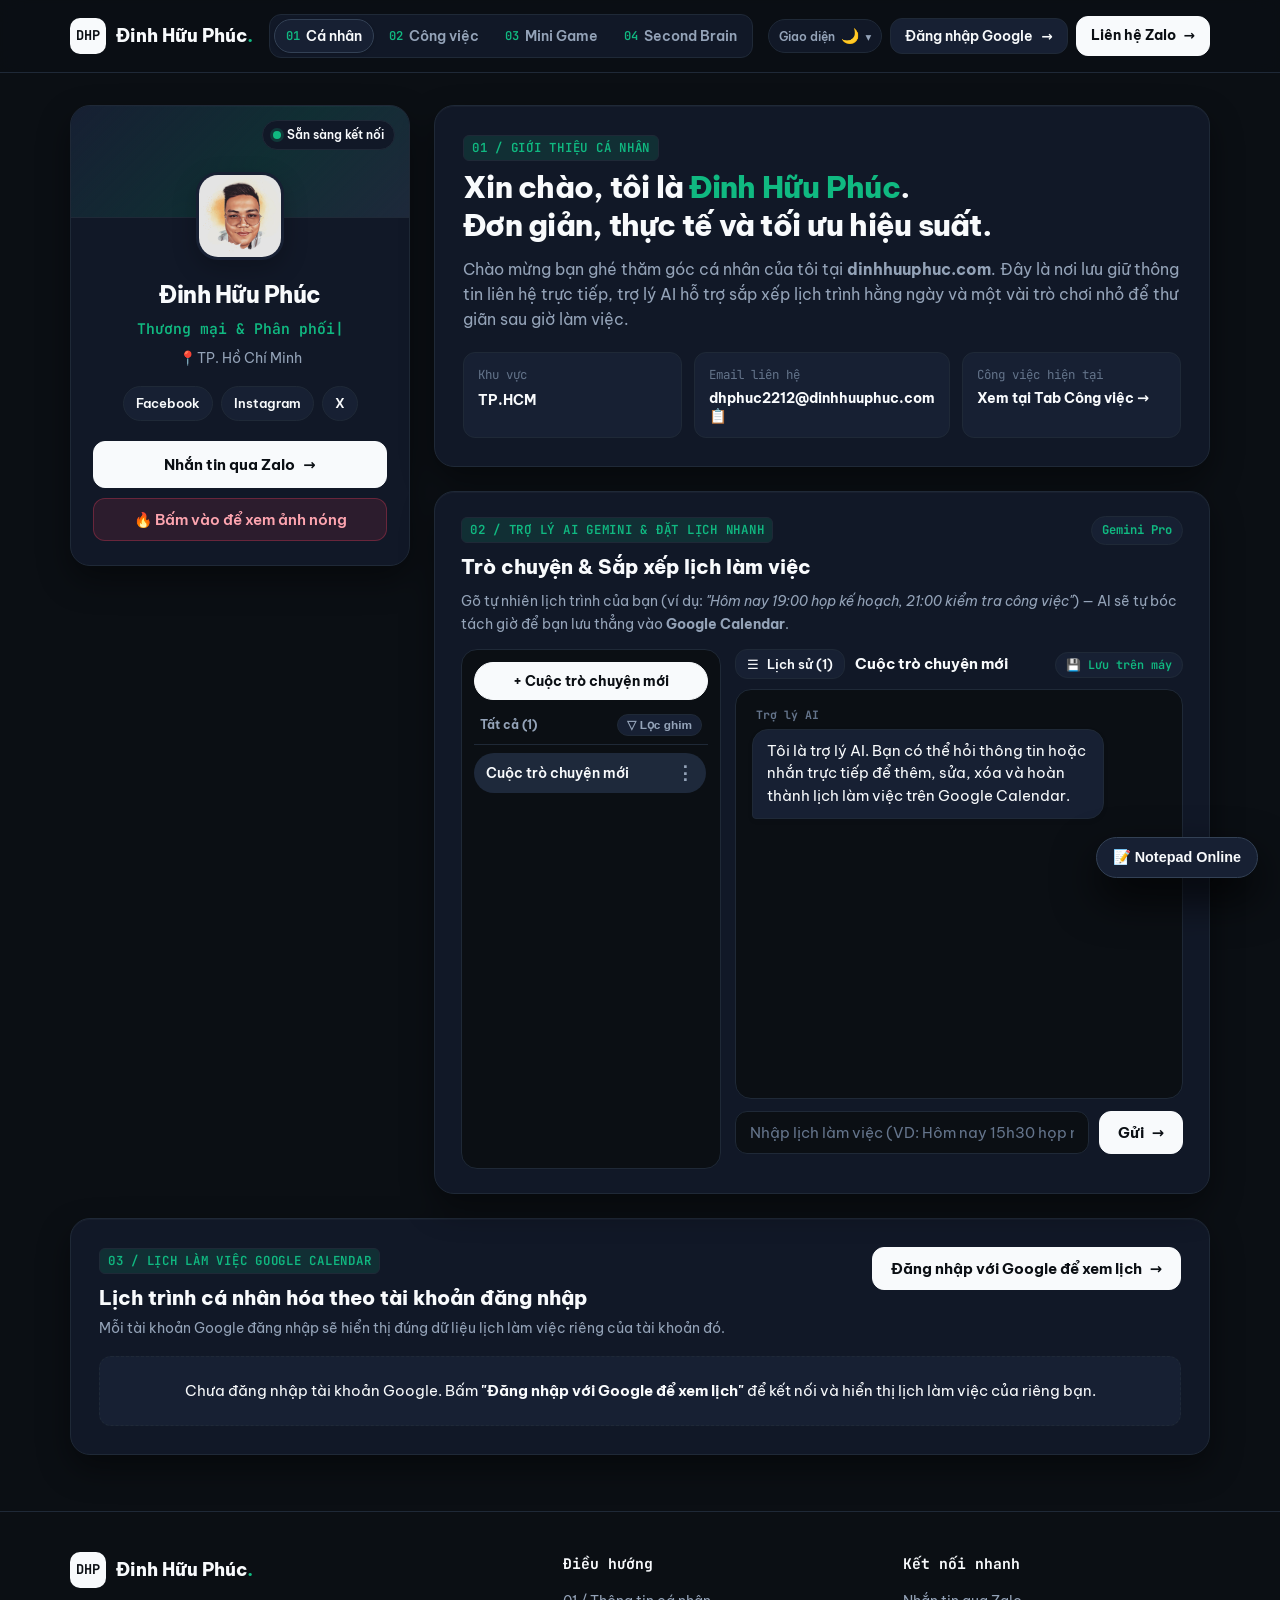
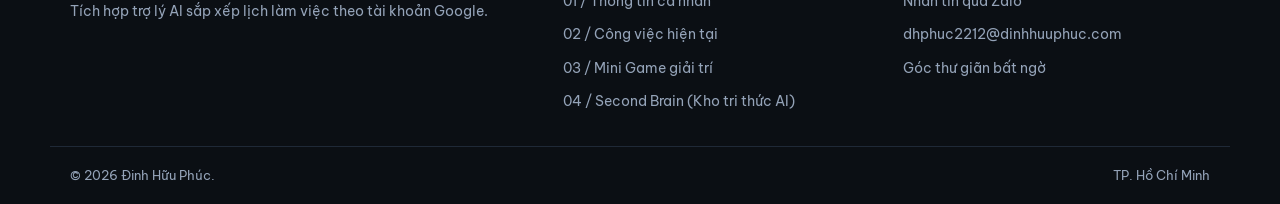
==== index.html @ ae5b6f47 "Update index.html" ====
<!DOCTYPE html>
<html lang="vi">
<head>
  <meta charset="UTF-8" />
  <meta name="viewport" content="width=device-width, initial-scale=1.0, maximum-scale=1.0, user-scalable=no" />
  <title>Đinh Hữu Phúc — Profile</title>
  <meta name="description" content="Trang thông tin cá nhân của Đinh Hữu Phúc — Kết nối trực tiếp, trợ lý AI Gemini và tiện ích giải trí." />

  <script>
    (function () {
      try {
        var saved = localStorage.getItem("dhp_theme_mode") || "night";
        if (saved !== "day" && saved !== "night") saved = "night";
        document.documentElement.setAttribute("data-theme", saved);
      } catch (e) {
        document.documentElement.setAttribute("data-theme", "night");
      }
    })();
  </script>

  <link rel="preconnect" href="https://fonts.googleapis.com" />
  <link rel="preconnect" href="https://fonts.gstatic.com" crossorigin />
  <link href="https://fonts.googleapis.com/css2?family=Be+Vietnam+Pro:wght@400;500;600;700;800&family=JetBrains+Mono:wght@500;600&display=swap" rel="stylesheet" />

  <script src="https://accounts.google.com/gsi/client" async defer></script>

  <link rel="stylesheet" href="/css/style.css" />
  <link rel="stylesheet" href="/css/chat.css" />
  <link rel="stylesheet" href="/css/second-brain.css" />
  <link rel="stylesheet" href="/css/calendar-timeline.css" />
  <link rel="stylesheet" href="/css/caro.css" />
  <link rel="stylesheet" href="/css/snake.css" />
  <link rel="stylesheet" href="/css/sudoku.css" />
  <link rel="stylesheet" href="/css/notepad.css" />
  <link rel="stylesheet" href="/css/dark-theme.css?v=7" />
</head>
<body>
  <div id="scrollProgress" class="scroll-progress"></div>
  <div class="ambient-bg" aria-hidden="true"></div>

  <header class="site-header">
    <div class="container header-inner">
      <a href="#about" class="brand-logo" data-tab="about">
        <span class="brand-mark">DHP</span>
        <span class="brand-name">Đinh Hữu Phúc<span class="brand-dot">.</span></span>
      </a>

      <nav class="main-nav" aria-label="Menu chính">
        <button type="button" class="nav-btn active" data-tab="about">
          <span class="nav-num">01</span> Cá nhân
        </button>
        <button type="button" class="nav-btn" data-tab="work">
          <span class="nav-num">02</span> Công việc
        </button>
        <button type="button" class="nav-btn" data-tab="minigame">
          <span class="nav-num">03</span> Mini Game
        </button>
        <button type="button" class="nav-btn" data-tab="brain">
          <span class="nav-num">04</span> Second Brain
        </button>
      </nav>

      <div class="header-actions">
        <div class="dhp-theme-menu-wrap" id="dhpThemeMenuWrap">
          <button type="button" id="dhpThemeTrigger" class="dhp-theme-trigger" aria-expanded="false" aria-haspopup="listbox" title="Giao diện">
            <span class="dhp-theme-prefix">Giao diện</span>
            <span id="dhpThemeCurrentIcon" class="dhp-theme-icon" aria-hidden="true">🌙</span>
            <span class="dhp-theme-caret">▾</span>
          </button>
          <div id="dhpThemeMenu" class="dhp-theme-menu hidden" role="listbox" aria-label="Giao diện">
            <button type="button" class="dhp-theme-option" data-theme-value="night" role="option" aria-label="Night">🌙</button>
            <button type="button" class="dhp-theme-option" data-theme-value="day" role="option" aria-label="Day">☀️</button>
          </div>
        </div>

        <div id="headerAuthArea" class="header-auth">
          <button type="button" id="googleLoginHeaderBtn" class="btn btn-outline btn-sm hover-arrow">
            <span>Đăng nhập Google</span>
            <span class="arrow">→</span>
          </button>
        </div>

        <a href="https://zalo.me/0983533945" target="_blank" rel="noopener noreferrer" class="btn btn-primary btn-sm hover-arrow">
          <span>Liên hệ Zalo</span>
          <span class="arrow">→</span>
        </a>
      </div>
    </div>
  </header>

  <main class="site-main">
    <div id="sectionMount" class="container section-mount">
      <div class="skeleton-loader">Đang tải không gian cá nhân...</div>
    </div>
  </main>

  <footer class="site-footer">
    <div class="container footer-top">
      <div class="footer-brand-col">
        <div class="footer-logo">
          <span class="brand-mark">DHP</span>
          <span class="brand-name">Đinh Hữu Phúc<span class="brand-dot">.</span></span>
        </div>
        <p class="footer-bio">
          Tích hợp trợ lý AI sắp xếp lịch làm việc theo tài khoản Google.
        </p>
      </div>

      <div class="footer-links-col">
        <h4 class="footer-heading">Điều hướng</h4>
        <ul class="footer-list">
          <li><button type="button" class="footer-nav-link" data-tab="about">01 / Thông tin cá nhân</button></li>
          <li><button type="button" class="footer-nav-link" data-tab="work">02 / Công việc hiện tại</button></li>
          <li><button type="button" class="footer-nav-link" data-tab="minigame">03 / Mini Game giải trí</button></li>
          <li><button type="button" class="footer-nav-link" data-tab="brain">04 / Second Brain (Kho tri thức AI)</button></li>
        </ul>
      </div>

      <div class="footer-links-col">
        <h4 class="footer-heading">Kết nối nhanh</h4>
        <ul class="footer-list">
          <li><a href="https://zalo.me/0983533945" target="_blank" rel="noopener noreferrer">Nhắn tin qua Zalo</a></li>
          <li><a href="mailto:dhphuc2212@dinhhuuphuc.com">dhphuc2212@dinhhuuphuc.com</a></li>
          <li><button type="button" id="footerTrollBtn" class="footer-nav-link text-danger-soft">Góc thư giãn bất ngờ</button></li>
        </ul>
      </div>
    </div>

    <div class="container footer-bottom">
      <p>© 2026 Đinh Hữu Phúc.</p>
      <p class="footer-loc">TP. Hồ Chí Minh</p>
    </div>
  </footer>

  <div id="trollModal" class="modal-backdrop hidden" role="dialog" aria-modal="true" aria-labelledby="trollTitle">
    <div class="modal-card hover-card">
      <div class="modal-badge">CẢNH BÁO TÒ MÒ</div>
      <h3 id="trollTitle">Bị bắt quả tang rồi nhé!</h3>
      <p id="trollMessage">
        Làm gì có ảnh nóng nào ở đây đâu! Quay lại trò chuyện với AI hoặc chơi thử ván Cờ Caro, Rắn săn mồi nhé.
      </p>
      <div class="modal-actions">
        <button type="button" id="closeTrollBtn" class="btn btn-primary hover-arrow">
          <span>Đã hiểu, quay lại</span>
          <span class="arrow">→</span>
        </button>
      </div>
    </div>
  </div>

  <div id="toastNotice" class="toast-notice" role="status" aria-live="polite"></div>

  <!-- Tầng lõi dùng chung -->
  <script src="/js/core/utils.js"></script>
  <script src="/js/core/api.js"></script>

  <!-- Dữ liệu & API module -->
  <script src="/js/modules/work/work-data.js"></script>
  <script src="/js/modules/brain/brain-api.js"></script>

  <!-- Calendar -->
  <script src="/js/calendar-helpers.js"></script>
  <script src="/js/calendar-api.js"></script>
  <script src="/js/calendar-render.js"></script>
  <script src="/js/calendar-ai-bridge.js"></script>
  <script src="/js/calendar.js"></script>

  <!-- Chat, Second Brain, Work & Games -->
  <script src="/js/chat-history.js"></script>
  <script src="/js/second-brain.js"></script>
  <script src="/js/chat.js"></script>
  <script src="/js/work.js"></script>
  <script src="/js/caro.js"></script>
  <script src="/js/chess.js"></script>
  <script src="/js/snake.js"></script>
  <script src="/js/sudoku.js"></script>
  <script src="/js/app.js"></script>
  <script src="/js/notepad.js"></script>
</body>
</html>
---- css/style.css ----
:root {
  --bg-page: #f6f8fb;
  --bg-surface: #ffffff;
  --bg-subtle: #eef2f7;
  --text-primary: #111827;
  --text-secondary: #4b5563;
  --text-muted: #6b7280;
  --border-color: #e2e8f0;
  --border-hover: #0d9488;
  --accent: #0d9488;
  --accent-dark: #0f766e;
  --accent-soft: #ccfbf1;
  --warm-accent: #d97706;
  --shadow-sm: 0 2px 10px rgba(15, 23, 42, 0.04);
  --shadow-hover: 0 14px 30px rgba(13, 148, 136, 0.12);
  --radius-lg: 20px;
  --radius-md: 12px;
  --radius-sm: 8px;
  --font-sans: "Be Vietnam Pro", system-ui, -apple-system, sans-serif;
  --font-mono: "JetBrains Mono", monospace;
}

* {
  box-sizing: border-box;
  margin: 0;
  padding: 0;
}

html {
  scroll-behavior: smooth;
}

body {
  font-family: var(--font-sans);
  background-color: var(--bg-page);
  color: var(--text-primary);
  line-height: 1.6;
  min-height: 100vh;
  display: flex;
  flex-direction: column;
  position: relative;
  overflow-x: hidden;
}

.ambient-bg {
  position: fixed;
  inset: 0;
  z-index: -1;
  background-image: radial-gradient(#cbd5e1 1px, transparent 1px);
  background-size: 24px 24px;
  opacity: 0.45;
  pointer-events: none;
}

.scroll-progress {
  position: fixed;
  top: 0;
  left: 0;
  height: 3px;
  width: 0%;
  background: linear-gradient(90deg, var(--accent), #2dd4bf, var(--warm-accent));
  z-index: 1000;
  transition: width 0.1s ease-out;
}

.container {
  width: 100%;
  max-width: 1180px;
  margin: 0 auto;
  padding: 0 20px;
}

.site-header {
  position: sticky;
  top: 0;
  z-index: 900;
  background: rgba(255, 255, 255, 0.86);
  backdrop-filter: blur(14px);
  border-bottom: 1px solid var(--border-color);
}

.header-inner {
  height: 72px;
  display: flex;
  align-items: center;
  justify-content: space-between;
  gap: 16px;
}

.brand-logo {
  display: inline-flex;
  align-items: center;
  gap: 10px;
  text-decoration: none;
  color: var(--text-primary);
  font-weight: 800;
  font-size: 1.1rem;
}

.brand-mark {
  display: inline-flex;
  align-items: center;
  justify-content: center;
  width: 36px;
  height: 36px;
  border-radius: 10px;
  background: var(--text-primary);
  color: #ffffff;
  font-family: var(--font-mono);
  font-size: 0.85rem;
  font-weight: 700;
  transition: transform 0.25s ease, background-color 0.25s ease;
}

.brand-logo:hover .brand-mark {
  transform: rotate(-6deg) scale(1.05);
  background: var(--accent);
}

.brand-dot {
  color: var(--accent);
}

.main-nav {
  display: flex;
  align-items: center;
  gap: 6px;
  background: var(--bg-subtle);
  padding: 5px;
  border-radius: 999px;
  border: 1px solid var(--border-color);
}

.nav-btn {
  border: none;
  background: transparent;
  color: var(--text-secondary);
  font-family: inherit;
  font-size: 0.92rem;
  font-weight: 600;
  padding: 8px 16px;
  border-radius: 999px;
  cursor: pointer;
  display: inline-flex;
  align-items: center;
  gap: 6px;
  transition: all 0.22s ease;
}

.nav-num {
  font-family: var(--font-mono);
  font-size: 0.76rem;
  color: var(--text-muted);
}

.nav-btn:hover {
  color: var(--text-primary);
  background: rgba(255, 255, 255, 0.7);
}

.nav-btn.active {
  background: var(--bg-surface);
  color: var(--accent-dark);
  box-shadow: 0 2px 8px rgba(15, 23, 42, 0.08);
}

.nav-btn.active .nav-num {
  color: var(--accent);
}

.header-actions {
  display: flex;
  align-items: center;
  gap: 10px;
}

.btn {
  display: inline-flex;
  align-items: center;
  justify-content: center;
  gap: 8px;
  font-family: inherit;
  font-weight: 600;
  font-size: 0.92rem;
  padding: 11px 18px;
  border-radius: var(--radius-md);
  border: 1px solid transparent;
  cursor: pointer;
  text-decoration: none;
  transition: transform 0.22s ease, box-shadow 0.22s ease, background-color 0.22s ease, border-color 0.22s ease;
}

.btn-sm {
  padding: 8px 14px;
  font-size: 0.85rem;
}

.btn-block {
  width: 100%;
}

.btn-primary {
  background: var(--accent);
  color: #ffffff;
  box-shadow: 0 4px 12px rgba(13, 148, 136, 0.22);
}

.btn-primary:hover {
  background: var(--accent-dark);
  transform: translateY(-2px);
  box-shadow: 0 8px 20px rgba(13, 148, 136, 0.3);
}

.btn-secondary {
  background: var(--bg-subtle);
  color: var(--text-primary);
  border-color: var(--border-color);
}

.btn-secondary:hover {
  background: #e2e8f0;
  border-color: #cbd5e1;
}

.btn-outline {
  background: var(--bg-surface);
  color: var(--text-primary);
  border-color: var(--border-color);
}

.btn-outline:hover {
  border-color: var(--accent);
  color: var(--accent-dark);
  transform: translateY(-2px);
}

.btn-troll {
  background: #fff1f2;
  color: #be123c;
  border-color: #fecdd3;
}

.btn-troll:hover {
  background: #ffe4e6;
  border-color: #fda4af;
}

.hover-arrow .arrow {
  display: inline-block;
  transition: transform 0.22s ease;
}

.hover-arrow:hover .arrow {
  transform: translateX(4px);
}

.hover-card {
  background: var(--bg-surface);
  border: 1px solid var(--border-color);
  border-radius: var(--radius-lg);
  box-shadow: var(--shadow-sm);
  transition: transform 0.28s cubic-bezier(0.22, 1, 0.36, 1), box-shadow 0.28s ease, border-color 0.28s ease;
}

.hover-card:hover {
  transform: translateY(-3px);
  border-color: rgba(13, 148, 136, 0.45);
  box-shadow: var(--shadow-hover);
}

.hover-lift {
  transition: transform 0.22s ease, border-color 0.22s ease, background-color 0.22s ease;
}

.hover-lift:hover {
  transform: translateY(-2px);
  border-color: var(--accent);
}

.site-main {
  flex: 1;
  padding: 32px 0 56px;
}

.fade-slide-in {
  animation: fadeSlideUp 0.36s cubic-bezier(0.22, 1, 0.36, 1) forwards;
}

@keyframes fadeSlideUp {
  from {
    opacity: 0;
    transform: translateY(12px);
  }
  to {
    opacity: 1;
    transform: translateY(0);
  }
}

.hero-grid {
  display: grid;
  grid-template-columns: 340px 1fr;
  gap: 24px;
  align-items: start;
}

.profile-card {
  overflow: hidden;
  text-align: center;
}

.profile-cover {
  height: 112px;
  background: linear-gradient(135deg, #ccfbf1 0%, #e0f2fe 50%, #fef3c7 100%);
  position: relative;
  padding: 14px;
  display: flex;
  justify-content: flex-end;
  align-items: flex-start;
}

.status-pill {
  display: inline-flex;
  align-items: center;
  gap: 6px;
  background: rgba(255, 255, 255, 0.9);
  border: 1px solid var(--border-color);
  padding: 4px 10px;
  border-radius: 999px;
  font-size: 0.78rem;
  font-weight: 600;
  color: var(--accent-dark);
}

.status-dot {
  width: 8px;
  height: 8px;
  border-radius: 50%;
  background: #10b981;
  box-shadow: 0 0 0 3px rgba(16, 185, 129, 0.2);
}

.profile-avatar-wrap {
  margin-top: -46px;
  display: flex;
  justify-content: center;
}

.profile-avatar-monogram,
.profile-avatar-img {
  width: 92px;
  height: 92px;
  border-radius: 24px;
  border: 4px solid var(--bg-surface);
  background: var(--text-primary);
  color: #ffffff;
  font-family: var(--font-mono);
  font-size: 1.65rem;
  font-weight: 700;
  display: flex;
  align-items: center;
  justify-content: center;
  box-shadow: 0 10px 24px rgba(15, 23, 42, 0.14);
  object-fit: cover;
}

.profile-body {
  padding: 16px 22px 24px;
}

.profile-name {
  font-size: 1.45rem;
  font-weight: 800;
  letter-spacing: -0.02em;
}

.profile-role {
  color: var(--accent-dark);
  font-weight: 600;
  font-size: 0.92rem;
  margin-top: 4px;
  min-height: 24px;
}

.cursor-blink {
  animation: blink 1s infinite;
}

@keyframes blink {
  50% { opacity: 0; }
}

.profile-address {
  font-size: 0.88rem;
  color: var(--text-muted);
  margin-top: 6px;
}

.social-row {
  display: flex;
  justify-content: center;
  gap: 8px;
  margin: 16px 0 20px;
}

.social-pill {
  padding: 6px 12px;
  border-radius: 999px;
  border: 1px solid var(--border-color);
  background: var(--bg-subtle);
  color: var(--text-primary);
  font-size: 0.82rem;
  font-weight: 600;
  text-decoration: none;
}

.profile-cta-stack {
  display: flex;
  flex-direction: column;
  gap: 10px;
}

.intro-column {
  display: flex;
  flex-direction: column;
  gap: 24px;
}

.intro-card {
  padding: 28px;
}

.section-eyebrow {
  font-family: var(--font-mono);
  font-size: 0.78rem;
  font-weight: 600;
  letter-spacing: 0.06em;
  color: var(--accent-dark);
  margin-bottom: 8px;
}

.hero-headline {
  font-size: 1.85rem;
  line-height: 1.28;
  font-weight: 800;
  letter-spacing: -0.025em;
  margin-bottom: 12px;
}

.text-accent {
  color: var(--accent);
}

.hero-subtext {
  color: var(--text-secondary);
  font-size: 0.98rem;
  margin-bottom: 20px;
}

.info-mini-grid {
  display: grid;
  grid-template-columns: repeat(3, 1fr);
  gap: 12px;
}

.info-mini-box {
  background: var(--bg-page);
  border: 1px solid var(--border-color);
  border-radius: var(--radius-md);
  padding: 12px 14px;
  display: flex;
  flex-direction: column;
  gap: 4px;
}

.mini-label {
  font-size: 0.78rem;
  color: var(--text-muted);
}

.mini-value {
  font-size: 0.9rem;
  font-weight: 700;
  color: var(--text-primary);
  text-align: left;
  background: none;
  border: none;
  padding: 0;
  font-family: inherit;
}

.copy-trigger,
.link-trigger {
  cursor: pointer;
  color: var(--accent-dark);
}

.work-hero-card,
.pricing-card {
  padding: 28px;
  margin-bottom: 24px;
}

.work-hero-top {
  display: flex;
  justify-content: space-between;
  align-items: flex-start;
  gap: 16px;
  flex-wrap: wrap;
  margin-bottom: 14px;
}

.section-title {
  font-size: 1.65rem;
  font-weight: 800;
  letter-spacing: -0.02em;
}

.work-company {
  font-size: 0.98rem;
  color: var(--text-secondary);
  margin-top: 4px;
}

.work-hero-actions {
  display: flex;
  gap: 10px;
  flex-wrap: wrap;
}

.work-desc {
  color: var(--text-secondary);
  margin-bottom: 20px;
}

.pillars-grid {
  display: grid;
  grid-template-columns: repeat(3, 1fr);
  gap: 14px;
}

.pillar-box {
  background: var(--bg-page);
  border: 1px solid var(--border-color);
  border-radius: var(--radius-md);
  padding: 16px;
}

.pillar-num {
  font-family: var(--font-mono);
  font-size: 0.8rem;
  font-weight: 700;
  color: var(--accent);
}

.pillar-box h4 {
  margin: 6px 0 4px;
  font-size: 1rem;
}

.pillar-box p {
  font-size: 0.88rem;
  color: var(--text-secondary);
}

.pricing-header {
  display: flex;
  justify-content: space-between;
  align-items: flex-end;
  gap: 16px;
  flex-wrap: wrap;
  margin-bottom: 18px;
}

.search-input {
  width: 300px;
  max-width: 100%;
  padding: 10px 14px;
  border-radius: var(--radius-md);
  border: 1px solid var(--border-color);
  background: var(--bg-page);
  font-family: inherit;
  font-size: 0.9rem;
  outline: none;
  transition: border-color 0.2s ease;
}

.search-input:focus {
  border-color: var(--accent);
  background: #ffffff;
}

.table-responsive {
  width: 100%;
  overflow-x: auto;
}

.price-table {
  width: 100%;
  border-collapse: collapse;
  font-size: 0.92rem;
}

.price-table th {
  background: var(--bg-subtle);
  color: var(--text-primary);
  font-weight: 700;
  text-align: left;
  padding: 12px 14px;
  border-bottom: 2px solid var(--border-color);
}

.price-table td {
  padding: 12px 14px;
  border-bottom: 1px solid var(--border-color);
  transition: background-color 0.18s ease;
}

.price-table tbody tr:hover td {
  background-color: #f0fdfa;
}

.text-center { text-align: center !important; }
.text-right { text-align: right !important; }

.price-badge {
  font-family: var(--font-mono);
  font-weight: 700;
  color: var(--accent-dark);
}

.site-footer {
  background: var(--bg-surface);
  border-top: 1px solid var(--border-color);
  margin-top: auto;
  padding-top: 40px;
}

.footer-top {
  display: grid;
  grid-template-columns: 1.5fr 1fr 1fr;
  gap: 32px;
  padding-bottom: 32px;
}

.footer-logo {
  display: flex;
  align-items: center;
  gap: 10px;
  font-weight: 800;
  font-size: 1.1rem;
  margin-bottom: 12px;
}

.footer-bio {
  color: var(--text-secondary);
  font-size: 0.9rem;
  max-width: 420px;
}

.footer-heading {
  font-size: 0.92rem;
  font-weight: 700;
  margin-bottom: 12px;
}

.footer-list {
  list-style: none;
  display: flex;
  flex-direction: column;
  gap: 8px;
}

.footer-list a,
.footer-nav-link {
  color: var(--text-secondary);
  text-decoration: none;
  font-size: 0.9rem;
  background: none;
  border: none;
  padding: 0;
  font-family: inherit;
  cursor: pointer;
  text-align: left;
  transition: color 0.2s ease, transform 0.2s ease;
}

.footer-list a:hover,
.footer-nav-link:hover {
  color: var(--accent-dark);
  transform: translateX(3px);
}

.text-danger-soft {
  color: #be123c !important;
}

.footer-bottom {
  border-top: 1px solid var(--border-color);
  padding: 18px 20px;
  display: flex;
  justify-content: space-between;
  align-items: center;
  flex-wrap: wrap;
  gap: 10px;
  font-size: 0.84rem;
  color: var(--text-muted);
}

.modal-backdrop {
  position: fixed;
  inset: 0;
  background: rgba(15, 23, 42, 0.5);
  backdrop-filter: blur(4px);
  display: flex;
  align-items: center;
  justify-content: center;
  padding: 20px;
  z-index: 1200;
}

.modal-backdrop.hidden {
  display: none;
}

.modal-card {
  max-width: 420px;
  width: 100%;
  padding: 28px;
  text-align: center;
}

.modal-badge {
  display: inline-block;
  font-family: var(--font-mono);
  font-size: 0.75rem;
  font-weight: 700;
  padding: 4px 10px;
  border-radius: 999px;
  background: #ffe4e6;
  color: #be123c;
  margin-bottom: 10px;
}

.modal-card h3 {
  font-size: 1.3rem;
  margin-bottom: 8px;
}

.modal-card p {
  color: var(--text-secondary);
  font-size: 0.94rem;
  margin-bottom: 20px;
}

.toast-notice {
  position: fixed;
  bottom: 24px;
  right: 24px;
  background: var(--text-primary);
  color: #ffffff;
  padding: 12px 18px;
  border-radius: var(--radius-md);
  font-size: 0.88rem;
  font-weight: 600;
  box-shadow: 0 12px 28px rgba(15, 23, 42, 0.25);
  opacity: 0;
  transform: translateY(12px);
  pointer-events: none;
  transition: all 0.25s ease;
  z-index: 1300;
}

.toast-notice.show {
  opacity: 1;
  transform: translateY(0);
}

.hidden {
  display: none !important;
}

@media (max-width: 960px) {
  .hero-grid {
    grid-template-columns: 1fr;
  }
  .info-mini-grid,
  .pillars-grid,
  .footer-top {
    grid-template-columns: 1fr;
  }
  .header-inner {
    height: auto;
    padding: 12px 20px;
    flex-wrap: wrap;
  }
  .main-nav {
    order: 3;
    width: 100%;
    justify-content: center;
  }
}
/* Khối Video giới thiệu ở tab Công việc */
.work-video-card {
  background: #ffffff;
  border: 1px solid var(--border-color);
  border-radius: var(--radius-lg, 20px);
  padding: 26px 28px;
  margin-top: 24px;
  margin-bottom: 24px;
  box-shadow: var(--shadow-sm);
}

.work-video-header {
  display: flex;
  justify-content: space-between;
  align-items: flex-end;
  gap: 12px;
  flex-wrap: wrap;
  margin-bottom: 16px;
}

.work-video-frame-wrap {
  position: relative;
  width: 100%;
  aspect-ratio: 16 / 9;
  border-radius: var(--radius-md, 14px);
  overflow: hidden;
  background: #0f172a;
  border: 1px solid var(--border-color);
}

.work-video-frame-wrap iframe {
  position: absolute;
  inset: 0;
  width: 100%;
  height: 100%;
  border: 0;
}
/* Fix giao diện Mobile (Thanh menu 4 tab + Avatar DHP) */
@media (max-width: 768px) {
  .site-header .header-inner {
    flex-wrap: wrap;
    justify-content: space-between;
    gap: 10px;
    padding-top: 10px;
    padding-bottom: 10px;
  }

  .site-header .brand-logo {
    order: 1;
  }

  .site-header .header-actions {
    order: 2;
    width: 100%;
    justify-content: flex-start;
    gap: 8px;
  }

  .site-header .main-nav {
    order: 3;
    width: 100%;
    display: flex;
    justify-content: flex-start;
    flex-wrap: nowrap;
    overflow-x: auto;
    -webkit-overflow-scrolling: touch;
    scrollbar-width: none;
    padding: 4px;
    gap: 6px;
  }

  .site-header .main-nav::-webkit-scrollbar {
    display: none;
  }

  .site-header .nav-btn {
    flex: 0 0 auto;
    padding: 6px 11px;
    font-size: 0.82rem;
  }
}

/* Đưa khối Avatar DHP nổi lên trên lớp nền banner ở mọi màn hình */
.profile-avatar,
.avatar-box,
.profile-card [class*="avatar"],
.hero-card [class*="avatar"] {
  position: relative;
  z-index: 5;
}
/* Ảnh đại diện cá nhân trong thẻ Profile */
.profile-avatar-wrap {
  position: relative;
  z-index: 5;
}

.profile-avatar-img {
  width: 88px;
  height: 88px;
  border-radius: 22px;
  object-fit: cover;
  object-position: center top;
  border: 4px solid #ffffff;
  background: #ffffff;
  box-shadow: 0 8px 20px rgba(15, 23, 42, 0.12);
  display: block;
  margin: 0 auto;
}
---- css/chat.css ----
.ai-hub-card {
  padding: 24px 26px;
}

.ai-hub-header {
  display: flex;
  justify-content: space-between;
  align-items: flex-start;
  gap: 12px;
  margin-bottom: 8px;
}

.card-title {
  font-size: 1.22rem;
  font-weight: 800;
}

.ai-status-badge {
  font-family: var(--font-mono);
  font-size: 0.76rem;
  font-weight: 700;
  padding: 4px 10px;
  border-radius: 999px;
  background: var(--accent-soft);
  color: var(--accent-dark);
}

.ai-hint {
  font-size: 0.88rem;
  color: var(--text-secondary);
  margin-bottom: 14px;
}

/* BỐ CỤC WORKSPACE 2 CỘT CHUẨN GEMINI / CHATGPT */
.ai-chat-workspace {
  display: grid;
  grid-template-columns: 260px minmax(0, 1fr);
  gap: 14px;
  align-items: stretch;
  position: relative;
}

.ai-chat-workspace.sidebar-collapsed {
  grid-template-columns: minmax(0, 1fr);
}

.ai-chat-workspace.sidebar-collapsed .ai-chat-sidebar {
  display: none;
}

.ai-chat-sidebar {
  display: flex;
  flex-direction: column;
  background: var(--bg-page);
  border: 1px solid var(--border-color);
  border-radius: 16px;
  padding: 12px;
  height: 520px;
}

.ai-sidebar-top {
  display: flex;
  align-items: center;
  gap: 8px;
  margin-bottom: 10px;
}

.ai-new-chat-full {
  flex: 1;
  justify-content: center;
  border-radius: 999px;
  padding: 9px 14px;
  font-size: 0.86rem;
}

.ai-sidebar-close-mobile {
  display: none;
  width: 34px;
  height: 34px;
  border-radius: 50%;
  border: 1px solid var(--border-color);
  background: transparent;
  color: var(--text-secondary);
  cursor: pointer;
}

.ai-sidebar-filter-bar {
  display: flex;
  align-items: center;
  justify-content: space-between;
  padding: 4px 6px 8px;
  border-bottom: 1px solid var(--border-color);
  margin-bottom: 8px;
}

.ai-popover-title {
  font-size: 0.78rem;
  font-weight: 700;
  color: var(--text-secondary);
}

.ai-filter-btn {
  border: 1px solid var(--border-color);
  background: #ffffff;
  color: var(--text-secondary);
  font-size: 0.74rem;
  font-weight: 600;
  padding: 3px 9px;
  border-radius: 999px;
  cursor: pointer;
}

.ai-filter-btn.active {
  background: var(--accent-soft);
  color: var(--accent-dark);
  border-color: var(--accent);
}

.ai-thread-list {
  flex: 1;
  overflow-y: auto;
  display: flex;
  flex-direction: column;
  gap: 4px;
  padding-right: 2px;
}

.ai-thread-row {
  display: flex;
  align-items: center;
  justify-content: space-between;
  border-radius: 999px;
  padding: 5px 6px 5px 12px;
  transition: background-color 0.15s ease;
}

.ai-thread-row:hover,
.ai-thread-row.active,
.ai-thread-row.menu-open {
  background: #e2e8f0;
}

.ai-thread-select-area {
  flex: 1;
  min-width: 0;
  cursor: pointer;
  padding: 4px 0;
}

.ai-thread-item-title {
  display: flex;
  align-items: center;
  gap: 6px;
  font-size: 0.86rem;
  font-weight: 600;
}

.ai-title-text {
  overflow: hidden;
  text-overflow: ellipsis;
  white-space: nowrap;
}

.ai-unread-dot {
  width: 8px;
  height: 8px;
  border-radius: 50%;
  background: #10b981;
  flex-shrink: 0;
}

.ai-thread-dots-btn {
  width: 30px;
  height: 30px;
  border: none;
  background: transparent;
  border-radius: 50%;
  font-size: 1.15rem;
  font-weight: 700;
  color: var(--text-secondary);
  cursor: pointer;
  flex-shrink: 0;
  display: inline-flex;
  align-items: center;
  justify-content: center;
}

.ai-thread-dots-btn:hover {
  background: rgba(15, 23, 42, 0.08);
}

.ai-rename-input {
  width: 100%;
  padding: 5px 9px;
  border-radius: 8px;
  font-size: 0.85rem;
}

.ai-thread-empty {
  padding: 18px 10px;
  text-align: center;
  font-size: 0.82rem;
  color: var(--text-secondary);
}

/* MENU NỔI 3 CHẤM KHÔNG BAO GIỜ BỊ CẮT */
.ai-floating-ctx-menu {
  position: fixed;
  width: 236px;
  background: #ffffff;
  border: 1px solid #e2e8f0;
  border-radius: 16px;
  padding: 7px;
  box-shadow: 0 18px 42px rgba(15, 23, 42, 0.28);
  z-index: 9999;
  display: flex;
  flex-direction: column;
  gap: 2px;
}

.ai-ctx-item {
  width: 100%;
  display: flex;
  align-items: center;
  gap: 11px;
  padding: 9px 12px;
  border: none;
  background: transparent;
  border-radius: 10px;
  font-family: inherit;
  font-size: 0.88rem;
  font-weight: 500;
  color: var(--text-primary);
  cursor: pointer;
  text-align: left;
}

.ai-ctx-item:hover {
  background: #f1f5f9;
}

.ai-ctx-item.danger {
  color: #e11d48;
}

.ai-ctx-divider {
  height: 1px;
  background: #e2e8f0;
  margin: 4px 6px;
}

/* CỘT PHẢI: KHUNG CHAT CHÍNH */
.ai-chat-main-pane {
  display: flex;
  flex-direction: column;
  min-width: 0;
}

.ai-chat-main-topbar {
  display: flex;
  align-items: center;
  justify-content: space-between;
  gap: 10px;
  margin-bottom: 10px;
}

.ai-topbar-left {
  display: flex;
  align-items: center;
  gap: 10px;
  min-width: 0;
  flex: 1;
}

.ai-toggle-sidebar-btn {
  flex-shrink: 0;
  padding: 6px 11px;
  font-size: 0.82rem;
}

.ai-unread-count {
  background: var(--accent);
  color: #ffffff;
  font-size: 0.7rem;
  font-weight: 700;
  padding: 1px 6px;
  border-radius: 999px;
}

.ai-active-thread-heading {
  font-size: 0.92rem;
  font-weight: 700;
  color: var(--text-primary);
  overflow: hidden;
  text-overflow: ellipsis;
  white-space: nowrap;
}

.ai-sync-tag {
  font-size: 0.74rem;
  font-weight: 600;
  color: var(--text-secondary);
  padding: 4px 10px;
  border-radius: 999px;
  background: #ffffff;
  border: 1px solid var(--border-color);
  white-space: nowrap;
}

.ai-sync-tag.cloud {
  color: var(--accent-dark);
  background: var(--accent-soft);
  border-color: #99f6e4;
}

.chat-messages {
  height: 410px;
  overflow-y: auto;
  background: var(--bg-page);
  border: 1px solid var(--border-color);
  border-radius: 16px;
  padding: 16px;
  display: flex;
  flex-direction: column;
  gap: 12px;
  margin-bottom: 12px;
}

.chat-row {
  display: flex;
  flex-direction: column;
  max-width: 85%;
}

.chat-row.user {
  align-self: flex-end;
  align-items: flex-end;
}

.chat-row.bot {
  align-self: flex-start;
  align-items: flex-start;
}

.chat-sender {
  font-size: 0.72rem;
  font-weight: 700;
  color: var(--text-secondary);
  margin-bottom: 4px;
  padding: 0 4px;
}

.chat-bubble {
  max-width: 100%;
  padding: 10px 14px;
  border-radius: 16px;
  font-size: 0.92rem;
  line-height: 1.55;
  white-space: pre-wrap;
  word-break: break-word;
}

.chat-bubble.bot {
  align-self: flex-start;
  background: #ffffff;
  border: 1px solid var(--border-color);
  border-bottom-left-radius: 4px;
  color: var(--text-primary);
  box-shadow: 0 2px 6px rgba(15, 23, 42, 0.04);
}

.chat-bubble.user {
  align-self: flex-end;
  background: var(--accent);
  border-bottom-right-radius: 4px;
  color: #ffffff;
  box-shadow: 0 2px 6px rgba(13, 148, 136, 0.18);
}

.schedule-draft {
  background: #f0fdfa;
  border: 1px solid #99f6e4;
  border-radius: var(--radius-md);
  padding: 12px 14px;
  margin-top: 8px;
  display: flex;
  justify-content: space-between;
  align-items: center;
  gap: 12px;
  flex-wrap: wrap;
}

.draft-details {
  font-size: 0.88rem;
  color: var(--text-primary);
  margin-top: 2px;
}

.draft-actions {
  display: flex;
  gap: 8px;
}

.chat-input-bar {
  display: flex;
  gap: 10px;
}

.chat-input {
  flex: 1;
  padding: 11px 14px;
  border-radius: var(--radius-md);
  border: 1px solid var(--border-color);
  background: var(--bg-page);
  font-family: inherit;
  font-size: 0.92rem;
  outline: none;
  transition: border-color 0.2s ease, background-color 0.2s ease;
}

.chat-input:focus {
  border-color: var(--accent);
  background: #ffffff;
}

/* RESPONSIVE MOBILE: SIDEBAR TRỞ THÀNH DRAWER DỄ BẤM */
@media (max-width: 820px) {
  .ai-chat-workspace {
    grid-template-columns: minmax(0, 1fr);
  }

  .ai-chat-sidebar {
    display: none;
  }

  .ai-chat-sidebar.mobile-open {
    display: flex;
    position: fixed;
    top: 74px;
    left: 12px;
    right: 12px;
    bottom: 16px;
    height: auto;
    z-index: 950;
    box-shadow: 0 24px 60px rgba(0, 0, 0, 0.55);
  }

  .ai-sidebar-close-mobile {
    display: inline-flex;
    align-items: center;
    justify-content: center;
  }
}

/* GOOGLE CALENDAR SECTION */
.calendar-section-card {
  margin-top: 24px;
  padding: 28px;
}

.calendar-header {
  display: flex;
  justify-content: space-between;
  align-items: flex-start;
  gap: 16px;
  flex-wrap: wrap;
  margin-bottom: 16px;
}

.calendar-sub {
  font-size: 0.9rem;
  color: var(--text-secondary);
  margin-top: 4px;
}

.calendar-user-bar {
  display: flex;
  justify-content: space-between;
  align-items: center;
  flex-wrap: wrap;
  gap: 12px;
  padding: 12px 16px;
  border-radius: var(--radius-md);
  background: var(--bg-page);
  border: 1px solid var(--border-color);
  margin-bottom: 16px;
}

.user-info-pill {
  display: inline-flex;
  align-items: center;
  gap: 8px;
  font-size: 0.9rem;
}

.user-bar-actions {
  display: flex;
  gap: 8px;
}

.calendar-events-grid {
  display: grid;
  grid-template-columns: repeat(auto-fill, minmax(260px, 1fr));
  gap: 14px;
}

.calendar-empty-state {
  grid-column: 1 / -1;
  padding: 22px;
  text-align: center;
  background: var(--bg-page);
  border: 1px dashed #cbd5e1;
  border-radius: var(--radius-md);
  color: var(--text-secondary);
  font-size: 0.92rem;
}
---- css/second-brain.css ----
/* Fix thanh Header nằm gọn 1 hàng không rớt dòng khi có 4 tab */
.site-header .header-inner {
  flex-wrap: nowrap;
  gap: 12px;
}

.site-header .brand-logo,
.site-header .brand-name,
.site-header .nav-btn,
.site-header .header-actions,
.site-header .header-actions .btn {
  white-space: nowrap;
}

.site-header .main-nav {
  flex-wrap: nowrap;
  gap: 4px;
}

.site-header .nav-btn {
  padding: 7px 11px;
  font-size: 0.86rem;
}

.site-header .header-actions {
  gap: 8px;
}

/* Giao diện Tab Second Brain */
.sb-tab-wrap {
  padding: 12px 0 32px;
}

.sb-tab-header {
  display: flex;
  justify-content: space-between;
  align-items: flex-end;
  flex-wrap: wrap;
  gap: 14px;
  margin-bottom: 20px;
}

.sb-tab-title {
  font-size: 1.55rem;
  font-weight: 800;
  margin: 6px 0 4px;
}

.sb-tab-sub {
  font-size: 0.92rem;
  color: var(--text-secondary, #64748b);
  max-width: 680px;
}

.sb-account-pill {
  font-size: 0.82rem;
  font-weight: 700;
  padding: 6px 13px;
  border-radius: 999px;
  background: var(--accent-soft, #ccfbf1);
  color: var(--accent-dark, #0f766e);
}

.sb-grid {
  display: grid;
  grid-template-columns: 1.05fr 0.95fr;
  gap: 20px;
  align-items: start;
}

.sb-panel {
  padding: 22px;
  display: flex;
  flex-direction: column;
  gap: 14px;
}

.sb-ingest-head {
  display: flex;
  justify-content: space-between;
  align-items: center;
  flex-wrap: wrap;
  gap: 8px;
}

.sb-panel-title {
  font-size: 1.05rem;
  font-weight: 800;
  margin: 0;
}

.sb-mode-switch {
  display: inline-flex;
  background: var(--bg-page, #f1f5f9);
  padding: 3px;
  border-radius: 9px;
  border: 1px solid var(--border-color, #e2e8f0);
}

.sb-mode-btn {
  border: none;
  background: transparent;
  padding: 5px 10px;
  border-radius: 7px;
  font-family: inherit;
  font-size: 0.78rem;
  font-weight: 700;
  color: var(--text-secondary, #64748b);
  cursor: pointer;
  transition: all 0.15s ease;
}

.sb-mode-btn.active {
  background: #ffffff;
  color: var(--accent-dark, #0f766e);
  box-shadow: 0 1px 3px rgba(15, 23, 42, 0.08);
}

.dhp-brain-add-box {
  background: var(--bg-page, #f8fafc);
  border: 1px solid var(--border-color, #e2e8f0);
  border-radius: 12px;
  padding: 12px;
  display: flex;
  flex-direction: column;
  gap: 8px;
}

.dhp-brain-add-box.hidden {
  display: none;
}

.sb-add-footer {
  display: flex;
  gap: 8px;
  align-items: center;
}

.dhp-brain-input,
.dhp-brain-textarea {
  width: 100%;
  padding: 9px 11px;
  border-radius: 8px;
  border: 1px solid #cbd5e1;
  background: #ffffff;
  font-family: inherit;
  font-size: 0.88rem;
  outline: none;
}

.dhp-brain-input:focus,
.dhp-brain-textarea:focus {
  border-color: var(--accent, #0d9488);
}

.dhp-brain-textarea {
  min-height: 84px;
  resize: vertical;
}

.sb-list-header {
  display: flex;
  justify-content: space-between;
  align-items: center;
  gap: 10px;
  flex-wrap: wrap;
}

.sb-search-input {
  max-width: 220px;
  padding: 6px 10px;
}

.sb-scroll-list {
  max-height: 360px;
  overflow-y: auto;
  display: flex;
  flex-direction: column;
  gap: 10px;
  padding-right: 2px;
}

.dhp-brain-item {
  border: 1px solid var(--border-color, #e2e8f0);
  border-radius: 12px;
  padding: 12px 14px;
  background: #ffffff;
  display: flex;
  justify-content: space-between;
  align-items: flex-start;
  gap: 12px;
}

.dhp-brain-item-title {
  font-weight: 700;
  font-size: 0.92rem;
  color: var(--text-primary, #0f172a);
}

.dhp-brain-item-preview {
  font-size: 0.83rem;
  color: var(--text-secondary, #475569);
  margin-top: 4px;
  line-height: 1.5;
}

.dhp-brain-tags {
  display: flex;
  flex-wrap: wrap;
  gap: 5px;
  margin-top: 6px;
}

.dhp-brain-tag {
  font-size: 0.72rem;
  font-weight: 600;
  padding: 2px 8px;
  border-radius: 999px;
  background: #f1f5f9;
  color: #334155;
}

.sb-chat-head {
  display: flex;
  justify-content: space-between;
  align-items: flex-start;
  gap: 10px;
}

.sb-chat-hint {
  font-size: 0.82rem;
  color: var(--text-secondary, #64748b);
  margin-top: 3px;
}

.sb-chat-box {
  height: 440px;
  margin-bottom: 0;
}

@media (max-width: 960px) {
  .site-header .header-inner {
    flex-wrap: wrap;
  }
  .sb-grid {
    grid-template-columns: 1fr;
  }
}
---- css/calendar-timeline.css ----
/* Giữ nguyên file gốc và bổ sung badge hoàn thành */
.dhp-agenda-wrap {
  display: flex;
  flex-direction: column;
  gap: 14px;
  width: 100%;
  grid-column: 1 / -1;
}

.dhp-day-toolbar {
  display: flex;
  flex-wrap: wrap;
  align-items: center;
  justify-content: space-between;
  gap: 10px;
  background: #f8fafc;
  border: 1px solid #e2e8f0;
  border-radius: 14px;
  padding: 12px 14px;
}

.dhp-nav-group {
  display: flex;
  align-items: center;
  gap: 8px;
  flex-wrap: wrap;
}

.dhp-date-title-box {
  display: flex;
  align-items: center;
  gap: 8px;
  font-weight: 700;
  font-size: 1.02rem;
  color: #0f172a;
}

.dhp-date-picker {
  border: 1px solid #cbd5e1;
  border-radius: 8px;
  padding: 4px 8px;
  font-size: 0.85rem;
  background: #fff;
  color: #0f172a;
  cursor: pointer;
}

.dhp-sub-toolbar {
  display: flex;
  flex-wrap: wrap;
  align-items: center;
  justify-content: space-between;
  gap: 10px;
  padding: 0 4px;
  font-size: 0.86rem;
  color: #475569;
}

.dhp-toggle-label {
  display: inline-flex;
  align-items: center;
  gap: 6px;
  cursor: pointer;
  user-select: none;
  font-weight: 500;
}

.dhp-weather-pill {
  display: inline-flex;
  align-items: center;
  gap: 6px;
  background: #eff6ff;
  color: #1e40af;
  border: 1px solid #bfdbfe;
  border-radius: 999px;
  padding: 4px 12px;
  font-size: 0.82rem;
  font-weight: 500;
}

.dhp-allday-strip {
  display: flex;
  flex-wrap: wrap;
  align-items: center;
  gap: 8px;
  background: #f1f5f9;
  border-radius: 10px;
  padding: 8px 12px;
  font-size: 0.85rem;
}

.dhp-allday-pill {
  background: #fff;
  border: 1px solid #cbd5e1;
  border-radius: 999px;
  padding: 3px 10px;
  font-weight: 500;
  color: #334155;
  display: inline-flex;
  align-items: center;
  gap: 5px;
}

.dhp-timeline-list {
  display: flex;
  flex-direction: column;
  position: relative;
  padding: 4px 0;
}

.dhp-tl-row {
  display: grid;
  grid-template-columns: 96px 24px 1fr;
  gap: 10px;
  align-items: stretch;
}

.dhp-tl-time {
  text-align: right;
  padding-top: 12px;
  font-size: 0.84rem;
  color: #334155;
  font-weight: 600;
  line-height: 1.3;
}

.dhp-tl-dur {
  display: block;
  font-size: 0.74rem;
  font-weight: 400;
  color: #64748b;
  margin-top: 2px;
}

.dhp-tl-axis {
  display: flex;
  flex-direction: column;
  align-items: center;
  position: relative;
}

.dhp-tl-line {
  width: 2px;
  flex: 1;
  background: #e2e8f0;
}

.dhp-tl-dot {
  width: 12px;
  height: 12px;
  border-radius: 50%;
  margin-top: 15px;
  flex-shrink: 0;
  background: #94a3b8;
  border: 2px solid #fff;
  box-shadow: 0 0 0 2px #cbd5e1;
  z-index: 1;
}

.dhp-tl-row.is-past .dhp-tl-dot {
  background: #94a3b8;
  box-shadow: 0 0 0 2px #e2e8f0;
}

.dhp-tl-row.is-now .dhp-tl-dot {
  background: #0f766e;
  box-shadow: 0 0 0 3px #99f6e4;
}

.dhp-tl-row.is-upcoming .dhp-tl-dot {
  background: #2563eb;
  box-shadow: 0 0 0 2px #bfdbfe;
}

.dhp-tl-card {
  margin: 6px 0;
  background: #fff;
  border: 1px solid #e2e8f0;
  border-left-width: 4px;
  border-radius: 12px;
  padding: 11px 14px;
  transition: all 0.2s ease;
  box-shadow: 0 1px 3px rgba(15, 23, 42, 0.03);
}

.dhp-tl-row.is-past .dhp-tl-card {
  opacity: 0.68;
  background: #f8fafc;
}

.dhp-tl-row.is-now .dhp-tl-card {
  border-color: #0f766e;
  border-left-width: 5px;
  background: #f0fdfa;
  box-shadow: 0 4px 12px rgba(15, 118, 110, 0.1);
}

/* Nhãn màu theo nhóm công việc */
.dhp-tag-urgent {
  border-left-color: #dc2626 !important;
}
.dhp-tag-business {
  border-left-color: #059669 !important;
}
.dhp-tag-meeting {
  border-left-color: #d97706 !important;
}
.dhp-tag-personal {
  border-left-color: #2563eb !important;
}

.dhp-card-top {
  display: flex;
  align-items: flex-start;
  justify-content: space-between;
  gap: 10px;
}

.dhp-card-title {
  font-weight: 700;
  font-size: 0.96rem;
  color: #0f172a;
  line-height: 1.4;
}

.dhp-tl-row.is-past .dhp-card-title {
  text-decoration: line-through;
  color: #64748b;
}

.dhp-badges {
  display: flex;
  flex-wrap: wrap;
  align-items: center;
  gap: 6px;
  margin-bottom: 4px;
}

.dhp-badge {
  font-size: 0.72rem;
  font-weight: 700;
  padding: 2px 8px;
  border-radius: 999px;
  letter-spacing: 0.02em;
}

.dhp-badge-now {
  background: #0f766e;
  color: #fff;
}
.dhp-badge-countdown {
  background: #fef3c7;
  color: #92400e;
}
.dhp-badge-cat-urgent {
  background: #fee2e2;
  color: #b91c1c;
}
.dhp-badge-cat-business {
  background: #d1fae5;
  color: #065f46;
}
.dhp-badge-cat-meeting {
  background: #fef3c7;
  color: #92400e;
}
.dhp-badge-cat-personal {
  background: #dbeafe;
  color: #1e40af;
}

.dhp-card-desc {
  font-size: 0.84rem;
  color: #475569;
  margin-top: 4px;
  white-space: pre-line;
}

.dhp-rain-warn {
  margin-top: 6px;
  font-size: 0.8rem;
  color: #b45309;
  background: #fffbeb;
  border: 1px solid #fde68a;
  border-radius: 8px;
  padding: 5px 9px;
  display: inline-block;
}

.dhp-subtasks {
  margin-top: 8px;
  padding-top: 8px;
  border-top: 1px dashed #e2e8f0;
  display: flex;
  flex-direction: column;
  gap: 4px;
}

.dhp-subtask-item {
  display: flex;
  align-items: center;
  gap: 6px;
  font-size: 0.82rem;
  color: #334155;
  cursor: pointer;
}

.dhp-subtask-item.done span {
  text-decoration: line-through;
  color: #94a3b8;
}

.dhp-add-subtask {
  margin-top: 4px;
  display: inline-flex;
  align-items: center;
  gap: 4px;
  font-size: 0.78rem;
  color: #0f766e;
  background: none;
  border: none;
  padding: 0;
  cursor: pointer;
  font-weight: 600;
}

.dhp-free-slot {
  display: grid;
  grid-template-columns: 96px 24px 1fr;
  gap: 10px;
  align-items: center;
  margin: 2px 0;
}

.dhp-free-banner {
  border: 1px dashed #cbd5e1;
  border-radius: 10px;
  padding: 6px 12px;
  font-size: 0.8rem;
  color: #64748b;
  display: flex;
  align-items: center;
  justify-content: space-between;
  gap: 8px;
  background: rgba(248, 250, 252, 0.7);
}

.dhp-quick-add-btn {
  background: none;
  border: none;
  color: #0f766e;
  font-weight: 600;
  font-size: 0.8rem;
  cursor: pointer;
  padding: 0;
}

.dhp-quick-add-btn:hover {
  text-decoration: underline;
}

.dhp-now-divider {
  display: grid;
  grid-template-columns: 96px 24px 1fr;
  gap: 10px;
  align-items: center;
  margin: 2px 0;
}

.dhp-now-label {
  text-align: right;
  font-size: 0.74rem;
  font-weight: 700;
  color: #dc2626;
}

.dhp-now-line {
  height: 2px;
  background: #dc2626;
  position: relative;
  border-radius: 2px;
}

@media (max-width: 640px) {
  .dhp-tl-row,
  .dhp-free-slot,
  .dhp-now-divider {
    grid-template-columns: 72px 18px 1fr;
    gap: 6px;
  }
  .dhp-tl-time {
    font-size: 0.78rem;
  }
}
/* Checkbox hoàn thành cho từng sự kiện chính */
.dhp-event-title-row {
  display: flex;
  align-items: center;
  gap: 10px;
  margin-top: 4px;
}

.dhp-event-done-cb {
  width: 18px;
  height: 18px;
  accent-color: var(--accent, #0d9488);
  cursor: pointer;
  flex-shrink: 0;
}

.dhp-tl-row.is-done .dhp-card-title {
  text-decoration: line-through;
  opacity: 0.65;
}

.dhp-card-actions {
  display: flex;
  align-items: center;
  gap: 6px;
  flex-shrink: 0;
}

/* Form chỉnh sửa sự kiện ngay tại thẻ */
.dhp-edit-box {
  margin-top: 12px;
  padding: 12px;
  background: #f8fafc;
  border: 1px solid #cbd5e1;
  border-radius: 10px;
  display: flex;
  flex-direction: column;
  gap: 8px;
}

.dhp-edit-grid {
  display: grid;
  grid-template-columns: 1.4fr 1fr 1fr;
  gap: 8px;
}

@media (max-width: 640px) {
  .dhp-edit-grid {
    grid-template-columns: 1fr;
  }
}

.dhp-edit-input {
  width: 100%;
  padding: 7px 10px;
  border: 1px solid #cbd5e1;
  border-radius: 8px;
  font-family: inherit;
  font-size: 0.86rem;
  background: #ffffff;
}

.dhp-edit-input:focus {
  outline: none;
  border-color: var(--accent, #0d9488);
}

.dhp-edit-actions {
  display: flex;
  justify-content: flex-end;
  gap: 8px;
  margin-top: 4px;
}
/* Nhóm nút hành động bên phải thanh điều hướng ngày */
.dhp-nav-right {
  display: flex;
  align-items: center;
  gap: 8px;
  flex-wrap: wrap;
}

/* Khung form thêm lịch thủ công mở trượt đầu timeline */
.dhp-manual-create-box {
  margin-bottom: 16px;
  padding: 16px;
  background: #f0fdfa;
  border: 1px solid #99f6e4;
  border-radius: 12px;
  display: flex;
  flex-direction: column;
  gap: 10px;
  box-shadow: 0 4px 12px rgba(13, 148, 136, 0.08);
  animation: dhpSlideDown 0.2s ease-out;
}

@keyframes dhpSlideDown {
  from {
    opacity: 0;
    transform: translateY(-6px);
  }
  to {
    opacity: 1;
    transform: translateY(0);
  }
}

.dhp-manual-create-header {
  display: flex;
  justify-content: space-between;
  align-items: center;
  font-size: 0.92rem;
  font-weight: 700;
  color: var(--accent-dark, #0f766e);
}

.dhp-manual-create-header span.dhp-date-hint {
  font-size: 0.8rem;
  font-weight: 600;
  color: var(--text-secondary, #64748b);
}

.dhp-empty-actions {
  display: flex;
  justify-content: center;
  gap: 10px;
  flex-wrap: wrap;
  margin-top: 10px;
}

.dhp-badge-done {
  background: #d1fae5;
  color: #065f46;
}
---- css/caro.css ----
.minigame-shell {
  padding: 28px;
}

.minigame-header {
  display: flex;
  justify-content: space-between;
  align-items: center;
  gap: 16px;
  flex-wrap: wrap;
  margin-bottom: 20px;
}

.game-switcher {
  display: flex;
  gap: 8px;
  flex-wrap: wrap;
}

.game-tab-btn {
  padding: 9px 16px;
  border-radius: var(--radius-md);
  border: 1px solid var(--border-color);
  background: var(--bg-page);
  font-family: inherit;
  font-weight: 600;
  font-size: 0.9rem;
  cursor: pointer;
  transition: all 0.2s ease;
}

.game-tab-btn:hover {
  border-color: var(--accent);
}

.game-tab-btn.active {
  background: var(--accent);
  color: #ffffff;
  border-color: var(--accent);
}

.game-toolbar {
  display: flex;
  justify-content: space-between;
  align-items: center;
  gap: 12px;
  flex-wrap: wrap;
  margin-bottom: 16px;
  padding: 12px 16px;
  background: var(--bg-page);
  border-radius: var(--radius-md);
  border: 1px solid var(--border-color);
}

.game-controls-left,
.game-controls-right {
  display: flex;
  align-items: center;
  gap: 10px;
  flex-wrap: wrap;
}

.game-select {
  padding: 7px 12px;
  border-radius: var(--radius-sm);
  border: 1px solid var(--border-color);
  font-family: inherit;
  font-size: 0.88rem;
  background: #ffffff;
}

.game-status-pill {
  font-size: 0.88rem;
  font-weight: 600;
  color: var(--text-primary);
}

.caro-board-wrap {
  width: 100%;
  overflow-x: auto;
  display: flex;
  justify-content: center;
  padding: 8px 0;
}

.caro-board {
  display: grid;
  grid-template-columns: repeat(15, 34px);
  grid-template-rows: repeat(15, 34px);
  border: 2px solid #94a3b8;
  background: #ffffff;
}

.caro-cell {
  width: 34px;
  height: 34px;
  border: 1px solid #e2e8f0;
  display: flex;
  align-items: center;
  justify-content: center;
  font-family: var(--font-mono);
  font-weight: 800;
  font-size: 1rem;
  cursor: pointer;
  user-select: none;
  transition: background-color 0.15s ease;
}

.caro-cell:hover {
  background-color: #f0fdfa;
}

.caro-cell.x {
  color: #0d9488;
}

.caro-cell.o {
  color: #e11d48;
}

.caro-cell.win {
  background-color: #fef08a;
}
---- css/snake.css ----
.snake-stage {
  display: flex;
  flex-direction: column;
  align-items: center;
  gap: 14px;
}

#snakeCanvas {
  background: #f8fafc;
  border: 2px solid #94a3b8;
  border-radius: var(--radius-md);
  max-width: 100%;
  height: auto;
}

.snake-guide {
  font-size: 0.86rem;
  color: var(--text-secondary);
  text-align: center;
}

.snake-dpad {
  display: flex;
  flex-direction: column;
  align-items: center;
  gap: 6px;
}

.dpad-row {
  display: flex;
  gap: 6px;
}

.dpad-btn {
  width: 48px;
  height: 44px;
  border-radius: var(--radius-sm);
  border: 1px solid var(--border-color);
  background: var(--bg-page);
  font-size: 1rem;
  font-weight: 700;
  cursor: pointer;
  transition: background-color 0.15s ease, transform 0.1s ease;
}

.dpad-btn:hover {
  background: var(--accent-soft);
  border-color: var(--accent);
}

.dpad-btn:active {
  transform: scale(0.95);
}
---- css/sudoku.css ----
.sudoku-stage {
  display: flex;
  flex-direction: column;
  align-items: center;
  gap: 16px;
}

.sudoku-grid {
  display: grid;
  grid-template-columns: repeat(9, 40px);
  grid-template-rows: repeat(9, 40px);
  border: 2px solid #1e293b;
  background: #ffffff;
}

.sudoku-cell {
  width: 40px;
  height: 40px;
  border: 1px solid #cbd5e1;
  display: flex;
  align-items: center;
  justify-content: center;
  font-family: var(--font-mono);
  font-size: 1.05rem;
  font-weight: 600;
  cursor: pointer;
  user-select: none;
  transition: background-color 0.15s ease;
}

.sudoku-cell:hover {
  background-color: #f0fdfa;
}

.sudoku-cell.given {
  background-color: #f1f5f9;
  color: #0f172a;
  font-weight: 800;
}

.sudoku-cell.user-val {
  color: #0d9488;
}

.sudoku-cell.selected {
  background-color: #ccfbf1 !important;
  outline: 2px solid #0d9488;
  z-index: 2;
}

.sudoku-cell.conflict {
  background-color: #ffe4e6 !important;
  color: #be123c !important;
}

.sudoku-cell.border-right-thick {
  border-right: 2px solid #1e293b;
}

.sudoku-cell.border-bottom-thick {
  border-bottom: 2px solid #1e293b;
}

.sudoku-numpad {
  display: flex;
  flex-wrap: wrap;
  justify-content: center;
  gap: 8px;
}

.num-btn {
  min-width: 42px;
  height: 42px;
  padding: 0 12px;
  border-radius: var(--radius-sm);
  border: 1px solid var(--border-color);
  background: var(--bg-page);
  font-family: var(--font-mono);
  font-weight: 700;
  font-size: 0.95rem;
  cursor: pointer;
  transition: all 0.15s ease;
}

.num-btn:hover {
  background: var(--accent);
  color: #ffffff;
  border-color: var(--accent);
}

.num-clear {
  font-family: var(--font-sans);
}

@media (max-width: 440px) {
  .sudoku-grid {
    grid-template-columns: repeat(9, 34px);
    grid-template-rows: repeat(9, 34px);
  }
  .sudoku-cell {
    width: 34px;
    height: 34px;
    font-size: 0.92rem;
  }
}
---- css/notepad.css ----
/* Nút truy cập nhanh Notepad nổi góc dưới hoặc trên thanh công cụ */
.dhp-notepad-fab {
  position: fixed;
  right: 22px;
  bottom: 22px;
  z-index: 900;
  display: inline-flex;
  align-items: center;
  gap: 8px;
  padding: 11px 16px;
  border-radius: 999px;
  background: var(--accent, #0d9488);
  color: #ffffff;
  font-weight: 700;
  font-size: 0.9rem;
  border: none;
  box-shadow: 0 10px 25px rgba(13, 148, 136, 0.32);
  cursor: pointer;
  transition: transform 0.18s ease, box-shadow 0.18s ease;
}

.dhp-notepad-fab:hover {
  transform: translateY(-2px);
  box-shadow: 0 14px 28px rgba(13, 148, 136, 0.38);
}

/* Giao diện không gian Notepad Online */
.dhp-notepad-overlay {
  position: fixed;
  inset: 0;
  z-index: 1200;
  background: var(--bg-page, #f8fafc);
  display: flex;
  flex-direction: column;
}

.dhp-notepad-overlay.hidden {
  display: none;
}

.dhp-np-topbar {
  display: flex;
  justify-content: space-between;
  align-items: center;
  flex-wrap: wrap;
  gap: 12px;
  padding: 12px 20px;
  background: #ffffff;
  border-bottom: 1px solid var(--border-color, #e2e8f0);
}

.dhp-np-brand {
  display: flex;
  align-items: center;
  gap: 10px;
  flex-wrap: wrap;
}

.dhp-np-slug-box {
  display: inline-flex;
  align-items: center;
  background: var(--bg-page, #f8fafc);
  border: 1px solid var(--border-color, #cbd5e1);
  border-radius: 10px;
  padding: 4px 10px;
  font-family: var(--font-mono, monospace);
  font-size: 0.88rem;
}

.dhp-np-slug-prefix {
  color: var(--text-secondary, #64748b);
  user-select: none;
}

.dhp-np-slug-input {
  border: none;
  background: transparent;
  font-family: inherit;
  font-size: 0.9rem;
  font-weight: 700;
  color: var(--accent-dark, #0f766e);
  width: 130px;
  outline: none;
}

.dhp-np-actions {
  display: flex;
  align-items: center;
  gap: 8px;
  flex-wrap: wrap;
}

.dhp-np-status {
  font-size: 0.8rem;
  font-weight: 600;
  color: var(--text-secondary, #64748b);
  padding: 4px 10px;
  border-radius: 999px;
  background: var(--bg-page, #f1f5f9);
}

.dhp-np-status.saving {
  color: #b45309;
  background: #fef3c7;
}

.dhp-np-status.saved {
  color: #0f766e;
  background: #ccfbf1;
}

.dhp-np-editor-wrap {
  flex: 1;
  max-width: 960px;
  width: 100%;
  margin: 0 auto;
  padding: 18px 20px 24px;
  display: flex;
  flex-direction: column;
  gap: 12px;
  overflow: hidden;
}

.dhp-np-title-input {
  width: 100%;
  border: none;
  border-bottom: 1px solid var(--border-color, #e2e8f0);
  background: transparent;
  padding: 8px 4px;
  font-family: inherit;
  font-size: 1.35rem;
  font-weight: 800;
  color: var(--text-primary, #0f172a);
  outline: none;
}

.dhp-np-textarea {
  flex: 1;
  width: 100%;
  resize: none;
  border: 1px solid var(--border-color, #e2e8f0);
  border-radius: 14px;
  background: #ffffff;
  padding: 18px 20px;
  font-family: inherit;
  font-size: 1rem;
  line-height: 1.7;
  color: var(--text-primary, #1e293b);
  box-shadow: 0 2px 10px rgba(15, 23, 42, 0.03);
  outline: none;
}

.dhp-np-textarea:focus {
  border-color: var(--accent, #0d9488);
}

.dhp-np-footer {
  display: flex;
  justify-content: space-between;
  align-items: center;
  font-size: 0.8rem;
  color: var(--text-secondary, #64748b);
  padding: 0 4px;
}

@media (max-width: 640px) {
  .dhp-np-topbar {
    padding: 10px 12px;
  }
  .dhp-np-slug-prefix {
    display: none;
  }
  .dhp-np-slug-input {
    width: 105px;
  }
  .dhp-np-editor-wrap {
    padding: 12px;
  }
}
---- css/dark-theme.css ----
/* =========================================================
   DHP THEME SYSTEM — NIGHT & DAY
   ========================================================= */

:root,
html[data-theme="night"] {
  --bg-page: #0b0f14;
  --bg-surface: #111827;
  --bg-elevated: #172033;
  --bg-subtle: #1e293b;
  --border-color: #1f2937;
  --border-hover: #334155;
  --text-primary: #f8fafc;
  --text-secondary: #94a3b8;
  --text-muted: #64748b;
  --accent: #10b981;
  --accent-dark: #059669;
  --accent-soft: rgba(16, 185, 129, 0.14);
  --sky-accent: #38bdf8;
  --header-bg: rgba(11, 15, 20, 0.86);
  --dot-color: rgba(148, 163, 184, 0.12);
  --primary-btn-bg: #f8fafc;
  --primary-btn-text: #0b0f14;
  --primary-btn-hover: #e2e8f0;
  --card-shadow: 0 1px 0 rgba(255, 255, 255, 0.03) inset, 0 14px 32px rgba(0, 0, 0, 0.42);
  --dropdown-shadow: 0 20px 44px rgba(0, 0, 0, 0.78);
  --color-scheme: dark;
}

html[data-theme="day"] {
  --bg-page: #faf8f5;
  --bg-surface: #ffffff;
  --bg-elevated: #f4f1ea;
  --bg-subtle: #ebe6dc;
  --border-color: #e4dfd5;
  --border-hover: #cfc8ba;
  --text-primary: #18181b;
  --text-secondary: #52525b;
  --text-muted: #71717a;
  --accent: #0f766e;
  --accent-dark: #115e59;
  --accent-soft: rgba(15, 118, 110, 0.11);
  --sky-accent: #0284c7;
  --header-bg: rgba(250, 248, 245, 0.88);
  --dot-color: rgba(24, 24, 27, 0.07);
  --primary-btn-bg: #18181b;
  --primary-btn-text: #faf8f5;
  --primary-btn-hover: #27272a;
  --card-shadow: 0 1px 2px rgba(24, 24, 27, 0.04), 0 10px 26px rgba(24, 24, 27, 0.06);
  --dropdown-shadow: 0 18px 40px rgba(24, 24, 27, 0.14);
  --color-scheme: light;
}

html,
body {
  background-color: var(--bg-page) !important;
  color: var(--text-primary) !important;
  color-scheme: var(--color-scheme);
  transition: background-color 0.22s ease, color 0.22s ease;
}

.ambient-bg {
  background-color: var(--bg-page) !important;
  background-image: radial-gradient(var(--dot-color) 1px, transparent 1px) !important;
  background-size: 22px 22px !important;
  opacity: 1 !important;
}

.scroll-progress {
  background: linear-gradient(90deg, var(--accent), var(--sky-accent)) !important;
}

/* HEADER & NAVIGATION */
.site-header {
  background: var(--header-bg) !important;
  backdrop-filter: blur(14px) saturate(160%) !important;
  -webkit-backdrop-filter: blur(14px) saturate(160%) !important;
  border-bottom: 1px solid var(--border-color) !important;
}

.brand-mark {
  background: var(--primary-btn-bg) !important;
  color: var(--primary-btn-text) !important;
  font-family: "JetBrains Mono", monospace !important;
  font-weight: 700 !important;
}

.brand-name { color: var(--text-primary) !important; }
.brand-dot { color: var(--accent) !important; }

.main-nav {
  background: var(--bg-surface) !important;
  border: 1px solid var(--border-color) !important;
  padding: 4px !important;
  border-radius: 12px !important;
}

.nav-btn {
  color: var(--text-secondary) !important;
  background: transparent !important;
}

.nav-btn:hover {
  color: var(--text-primary) !important;
  background: var(--accent-soft) !important;
}

.nav-btn.active {
  background: var(--bg-elevated) !important;
  color: var(--text-primary) !important;
  border: 1px solid var(--border-hover) !important;
  box-shadow: 0 1px 3px rgba(0, 0, 0, 0.16) !important;
}

.nav-num {
  font-family: "JetBrains Mono", monospace !important;
  color: var(--accent) !important;
}

/* THEME ICON DROPDOWN ("Giao diện") */
.dhp-theme-menu-wrap {
  position: relative;
  display: inline-flex;
  align-items: center;
}

.dhp-theme-trigger {
  display: inline-flex;
  align-items: center;
  gap: 6px;
  height: 34px;
  padding: 0 10px;
  border-radius: 999px;
  background: var(--bg-surface);
  border: 1px solid var(--border-color);
  color: var(--text-primary);
  font-family: inherit;
  font-size: 0.78rem;
  font-weight: 600;
  cursor: pointer;
  transition: border-color 0.18s ease, background-color 0.18s ease;
}

.dhp-theme-trigger:hover,
.dhp-theme-trigger[aria-expanded="true"] {
  border-color: var(--accent);
  background: var(--bg-elevated);
}

.dhp-theme-prefix {
  color: var(--text-secondary);
  font-size: 0.75rem;
  white-space: nowrap;
}

.dhp-theme-icon {
  font-size: 0.92rem;
  line-height: 1;
}

.dhp-theme-caret {
  font-size: 0.72rem;
  color: var(--text-secondary);
}

.dhp-theme-menu {
  position: absolute;
  top: calc(100% + 6px);
  right: 0;
  min-width: 72px;
  padding: 4px;
  border-radius: 12px;
  background: var(--bg-surface);
  border: 1px solid var(--border-hover);
  box-shadow: var(--dropdown-shadow);
  z-index: 1120;
  display: flex;
  flex-direction: column;
  gap: 2px;
}

.dhp-theme-menu.hidden {
  display: none !important;
}

.dhp-theme-option {
  width: 100%;
  height: 34px;
  border: none;
  border-radius: 9px;
  background: transparent;
  font-size: 1rem;
  line-height: 1;
  display: inline-flex;
  align-items: center;
  justify-content: center;
  cursor: pointer;
  transition: background-color 0.15s ease;
}

.dhp-theme-option:hover {
  background: var(--bg-subtle);
}

.dhp-theme-option.is-active {
  background: var(--accent-soft);
}

/* CARDS */
.card,
.profile-card,
.intro-card,
.ai-hub-card,
.calendar-section-card,
.work-hero-card,
.work-video-card,
.pricing-card,
.sb-panel,
.modal-card,
.minigame-shell,
.hover-card {
  background: var(--bg-surface) !important;
  border: 1px solid var(--border-color) !important;
  box-shadow: var(--card-shadow) !important;
  color: var(--text-primary) !important;
}

.hover-card:hover { border-color: var(--border-hover) !important; }

/* PROFILE CARD & AVATAR */
.profile-cover {
  background: linear-gradient(135deg, var(--bg-elevated) 0%, var(--accent-soft) 55%, var(--bg-subtle) 100%) !important;
  border-bottom: 1px solid var(--border-color) !important;
}

.status-pill {
  background: var(--bg-surface) !important;
  border: 1px solid var(--border-color) !important;
  color: var(--text-primary) !important;
}

.profile-avatar-img,
.profile-avatar-monogram {
  border: 3px solid var(--bg-elevated) !important;
  background: var(--bg-elevated) !important;
  box-shadow: 0 8px 24px rgba(0, 0, 0, 0.24) !important;
}

.profile-name,
.hero-headline,
.card-title,
.section-title,
.sb-tab-title,
.sb-panel-title,
.modal-card h3 {
  color: var(--text-primary) !important;
}

.text-accent { color: var(--accent) !important; }

.section-eyebrow,
.modal-badge {
  font-family: "JetBrains Mono", monospace !important;
  color: var(--accent) !important;
  background: var(--accent-soft) !important;
  border: 1px solid var(--border-color) !important;
  padding: 2px 8px;
  border-radius: 6px;
  display: inline-block;
}

.profile-role {
  color: var(--accent) !important;
  font-family: "JetBrains Mono", monospace !important;
}

.profile-address,
.hero-subtext,
.ai-hint,
.calendar-sub,
.work-company,
.work-desc,
.sb-tab-sub,
.sb-chat-hint,
.footer-bio,
.footer-bottom,
.modal-card p {
  color: var(--text-secondary) !important;
}

/* SOCIAL PILLS & INFO BOXES */
.social-pill,
.info-mini-box,
.pillar-box {
  background: var(--bg-elevated) !important;
  border: 1px solid var(--border-color) !important;
  color: var(--text-primary) !important;
}

.social-pill:hover,
.info-mini-box:hover,
.pillar-box:hover {
  background: var(--bg-subtle) !important;
  border-color: var(--border-hover) !important;
}

.mini-label {
  color: var(--text-muted) !important;
  font-family: "JetBrains Mono", monospace !important;
}

.mini-value,
.pillar-box h4 { color: var(--text-primary) !important; }
.pillar-box p { color: var(--text-secondary) !important; }

.pillar-num {
  font-family: "JetBrains Mono", monospace !important;
  color: var(--accent) !important;
}

/* BUTTONS */
.btn-primary {
  background: var(--primary-btn-bg) !important;
  color: var(--primary-btn-text) !important;
  border: 1px solid var(--primary-btn-bg) !important;
  font-weight: 700 !important;
  box-shadow: none !important;
}

.btn-primary:hover {
  background: var(--primary-btn-hover) !important;
  border-color: var(--primary-btn-hover) !important;
}

.btn-secondary,
.btn-outline {
  background: var(--bg-elevated) !important;
  color: var(--text-primary) !important;
  border: 1px solid var(--border-color) !important;
}

.btn-secondary:hover,
.btn-outline:hover {
  background: var(--bg-subtle) !important;
  border-color: var(--border-hover) !important;
  color: var(--text-primary) !important;
}

.btn-troll {
  background: rgba(244, 63, 94, 0.12) !important;
  border: 1px solid rgba(244, 63, 94, 0.3) !important;
  color: #e11d48 !important;
}

html[data-theme="night"] .btn-troll {
  color: #fda4af !important;
}

/* INPUTS & FORMS */
input,
textarea,
select,
.chat-input,
.search-input,
.dhp-brain-input,
.dhp-brain-textarea,
.ai-thread-select,
.dhp-edit-input,
.dhp-date-picker,
.game-select {
  background: var(--bg-page) !important;
  border: 1px solid var(--border-color) !important;
  color: var(--text-primary) !important;
}

input::placeholder,
textarea::placeholder { color: var(--text-muted) !important; }

input:focus,
textarea:focus,
select:focus {
  border-color: var(--accent) !important;
  box-shadow: 0 0 0 2px var(--accent-soft) !important;
}

/* CHAT & SECOND BRAIN */
.ai-status-badge,
.sb-account-pill,
.ai-sync-tag {
  font-family: "JetBrains Mono", monospace !important;
  background: var(--bg-elevated) !important;
  border: 1px solid var(--border-color) !important;
  color: var(--accent) !important;
}

.ai-history-bar {
  background: var(--bg-elevated) !important;
  border: 1px solid var(--border-color) !important;
}

.chat-messages,
.sb-chat-box {
  background: var(--bg-page) !important;
  border: 1px solid var(--border-color) !important;
}

.chat-sender {
  color: var(--text-muted) !important;
  font-family: "JetBrains Mono", monospace !important;
}

.chat-bubble.bot {
  background: var(--bg-elevated) !important;
  border: 1px solid var(--border-color) !important;
  color: var(--text-primary) !important;
}

.chat-bubble.user {
  background: var(--primary-btn-bg) !important;
  color: var(--primary-btn-text) !important;
  font-weight: 500 !important;
}

.schedule-draft,
.dhp-brain-saved-pill,
.dhp-brain-add-box,
.dhp-brain-item {
  background: var(--bg-elevated) !important;
  border: 1px solid var(--border-color) !important;
  color: var(--text-primary) !important;
}

.dhp-brain-item-title { color: var(--text-primary) !important; }
.dhp-brain-item-preview { color: var(--text-secondary) !important; }

.dhp-brain-tag {
  background: var(--bg-subtle) !important;
  color: var(--text-secondary) !important;
  font-family: "JetBrains Mono", monospace !important;
}

.sb-mode-switch {
  background: var(--bg-page) !important;
  border: 1px solid var(--border-color) !important;
}

.sb-mode-btn { color: var(--text-secondary) !important; }
.sb-mode-btn.active {
  background: var(--bg-elevated) !important;
  color: var(--text-primary) !important;
}

/* SIDEBAR WORKSPACE & MENU NỔI GEMINI */
.ai-chat-sidebar {
  background: var(--bg-page) !important;
  border: 1px solid var(--border-color) !important;
}

.ai-sidebar-filter-bar {
  border-bottom-color: var(--border-color) !important;
}

.ai-filter-btn,
.ai-sidebar-close-mobile {
  background: var(--bg-elevated) !important;
  border-color: var(--border-color) !important;
  color: var(--text-secondary) !important;
}

.ai-filter-btn.active {
  background: var(--accent-soft) !important;
  color: var(--accent) !important;
  border-color: var(--accent) !important;
}

.ai-thread-row:hover,
.ai-thread-row.active,
.ai-thread-row.menu-open,
.ai-ctx-item:hover {
  background: var(--bg-subtle) !important;
}

.ai-thread-item-title,
.ai-active-thread-heading,
.ai-ctx-item {
  color: var(--text-primary) !important;
}

.ai-thread-dots-btn { color: var(--text-secondary) !important; }
.ai-thread-dots-btn:hover {
  background: var(--bg-elevated) !important;
  color: var(--text-primary) !important;
}

.ai-floating-ctx-menu {
  background: var(--bg-elevated) !important;
  border: 1px solid var(--border-hover) !important;
  box-shadow: var(--dropdown-shadow) !important;
}

.ai-ctx-item.danger { color: #e11d48 !important; }
html[data-theme="night"] .ai-ctx-item.danger { color: #fb7185 !important; }

.ai-ctx-divider { background: var(--border-color) !important; }

/* CALENDAR TIMELINE (.dhp-*) */
.calendar-user-bar,
.user-info-pill,
.calendar-empty-state,
.dhp-day-toolbar,
.dhp-allday-strip,
.dhp-allday-pill,
.dhp-edit-box,
.dhp-manual-create-box,
.dhp-free-banner {
  background: var(--bg-elevated) !important;
  border-color: var(--border-color) !important;
  color: var(--text-primary) !important;
}

.dhp-date-title-box,
.dhp-card-title,
.dhp-tl-time {
  color: var(--text-primary) !important;
}

.dhp-sub-toolbar,
.dhp-card-desc,
.dhp-tl-dur,
.dhp-subtask-item {
  color: var(--text-secondary) !important;
}

.dhp-tl-line { background: var(--border-color) !important; }
.dhp-tl-dot { border-color: var(--bg-surface) !important; }

.dhp-tl-card {
  background: var(--bg-elevated) !important;
  border-color: var(--border-color) !important;
}

.dhp-tl-row.is-past .dhp-tl-card {
  background: var(--bg-surface) !important;
  opacity: 0.65;
}

.dhp-tl-row.is-now .dhp-tl-card {
  background: var(--accent-soft) !important;
  border-color: var(--accent) !important;
}

.dhp-weather-pill {
  background: rgba(56, 189, 248, 0.12) !important;
  color: var(--sky-accent) !important;
  border-color: rgba(56, 189, 248, 0.28) !important;
}

.dhp-rain-warn {
  background: rgba(245, 158, 11, 0.14) !important;
  border-color: rgba(245, 158, 11, 0.32) !important;
  color: #d97706 !important;
}

html[data-theme="night"] .dhp-rain-warn {
  color: #fcd34d !important;
}

.dhp-subtasks { border-top-color: var(--border-color) !important; }
.dhp-add-subtask,
.dhp-quick-add-btn { color: var(--accent) !important; }

/* WORK VIDEO & PRICING TABLE */
.work-video-frame-wrap {
  background: var(--bg-page) !important;
  border-color: var(--border-color) !important;
}

.table-responsive {
  border: 1px solid var(--border-color) !important;
  border-radius: 12px !important;
  background: var(--bg-page) !important;
}

.price-table th {
  background: var(--bg-elevated) !important;
  color: var(--text-secondary) !important;
  border-bottom: 1px solid var(--border-color) !important;
  font-family: "JetBrains Mono", monospace !important;
}

.price-table td {
  color: var(--text-primary) !important;
  border-bottom: 1px solid var(--border-color) !important;
}

.price-table tbody tr:hover td { background-color: var(--bg-elevated) !important; }

.price-badge {
  font-family: "JetBrains Mono", monospace !important;
  color: var(--accent) !important;
}

/* NOTEPAD ONLINE (.dhp-np-*) */
.dhp-notepad-fab {
  background: var(--bg-elevated) !important;
  color: var(--text-primary) !important;
  border: 1px solid var(--border-hover) !important;
  box-shadow: var(--dropdown-shadow) !important;
}

.dhp-notepad-overlay { background: var(--bg-page) !important; }

.dhp-np-topbar {
  background: var(--bg-surface) !important;
  border-bottom: 1px solid var(--border-color) !important;
}

.dhp-np-slug-box,
.dhp-np-status {
  background: var(--bg-elevated) !important;
  border-color: var(--border-color) !important;
  color: var(--text-secondary) !important;
}

.dhp-np-slug-input { color: var(--accent) !important; }

.dhp-np-title-input {
  color: var(--text-primary) !important;
  border-bottom-color: var(--border-color) !important;
}

.dhp-np-textarea {
  background: var(--bg-surface) !important;
  border-color: var(--border-color) !important;
  color: var(--text-primary) !important;
}

.dhp-np-footer { color: var(--text-muted) !important; }

/* MINI GAMES */
.game-toolbar,
.game-tab-btn,
.dpad-btn,
.num-btn {
  background: var(--bg-elevated) !important;
  border-color: var(--border-color) !important;
  color: var(--text-primary) !important;
}

.game-tab-btn.active,
.num-btn:hover {
  background: var(--primary-btn-bg) !important;
  color: var(--primary-btn-text) !important;
  border-color: var(--primary-btn-bg) !important;
}

.game-status-pill { color: var(--text-primary) !important; }

.caro-board,
.sudoku-grid {
  background: var(--bg-surface) !important;
  border-color: var(--border-hover) !important;
}

.caro-cell,
.sudoku-cell {
  border-color: var(--border-color) !important;
  color: var(--text-primary) !important;
}

.caro-cell:hover,
.sudoku-cell:hover { background-color: var(--bg-elevated) !important; }

.sudoku-cell.given {
  background-color: var(--bg-elevated) !important;
  color: var(--text-primary) !important;
}

.sudoku-cell.user-val { color: var(--accent) !important; }
.sudoku-cell.selected {
  background-color: var(--accent-soft) !important;
  outline-color: var(--accent) !important;
}

.sudoku-cell.border-right-thick { border-right: 2px solid var(--border-hover) !important; }
.sudoku-cell.border-bottom-thick { border-bottom: 2px solid var(--border-hover) !important; }

/* FOOTER & TOAST */
.site-footer {
  background: var(--bg-page) !important;
  border-top: 1px solid var(--border-color) !important;
}

.footer-heading {
  color: var(--text-primary) !important;
  font-family: "JetBrains Mono", monospace !important;
}

.footer-list a,
.footer-nav-link { color: var(--text-secondary) !important; }
.footer-list a:hover,
.footer-nav-link:hover { color: var(--text-primary) !important; }

.toast-notice {
  background: var(--bg-elevated) !important;
  color: var(--text-primary) !important;
  border: 1px solid var(--border-hover) !important;
}

/* =========================================================
   GOOGLE ACCOUNT CHIP & DROPDOWN MENU (HEADER)
   ========================================================= */
.dhp-user-menu-wrap {
  position: relative !important;
  display: inline-flex !important;
  align-items: center !important;
}

.dhp-user-avatar {
  border-radius: 50% !important;
  object-fit: cover !important;
  border: 1.5px solid var(--accent) !important;
  flex-shrink: 0 !important;
  display: block !important;
}

.dhp-user-avatar-fallback {
  border-radius: 50% !important;
  background: linear-gradient(135deg, var(--accent), var(--accent-dark)) !important;
  color: #ffffff !important;
  font-family: "JetBrains Mono", monospace !important;
  font-weight: 800 !important;
  font-size: 0.72rem !important;
  display: inline-flex !important;
  align-items: center !important;
  justify-content: center !important;
  flex-shrink: 0 !important;
}

.dhp-header-user-pill {
  display: inline-flex !important;
  align-items: center !important;
  gap: 8px !important;
  height: 36px !important;
  padding: 0 12px 0 5px !important;
  border-radius: 999px !important;
  background: var(--bg-elevated) !important;
  border: 1px solid var(--border-color) !important;
  color: var(--text-primary) !important;
  font-family: inherit !important;
  font-size: 0.84rem !important;
  font-weight: 600 !important;
  cursor: pointer !important;
  max-width: 195px !important;
  transition: border-color 0.2s ease, background-color 0.2s ease, box-shadow 0.2s ease !important;
}

.dhp-header-user-pill:hover {
  border-color: var(--accent) !important;
  background: var(--bg-subtle) !important;
  box-shadow: 0 0 0 3px var(--accent-soft) !important;
}

.dhp-header-user-name {
  overflow: hidden !important;
  text-overflow: ellipsis !important;
  white-space: nowrap !important;
}

.dhp-user-caret {
  font-size: 0.72rem !important;
  color: var(--text-secondary) !important;
  margin-left: 1px !important;
}

.dhp-user-dropdown {
  position: absolute !important;
  top: calc(100% + 8px) !important;
  right: 0 !important;
  width: 256px !important;
  background: var(--bg-surface) !important;
  border: 1px solid var(--border-hover) !important;
  border-radius: 16px !important;
  padding: 8px !important;
  box-shadow: var(--dropdown-shadow) !important;
  z-index: 1100 !important;
  display: flex !important;
  flex-direction: column !important;
  gap: 4px !important;
}

.dhp-user-dropdown.hidden {
  display: none !important;
}

.dhp-dd-header {
  display: flex !important;
  align-items: center !important;
  gap: 10px !important;
  padding: 8px !important;
  border-radius: 10px !important;
  background: var(--bg-elevated) !important;
}

.dhp-dd-meta {
  min-width: 0 !important;
  flex: 1 !important;
}

.dhp-dd-name {
  font-size: 0.88rem !important;
  font-weight: 700 !important;
  color: var(--text-primary) !important;
  overflow: hidden !important;
  text-overflow: ellipsis !important;
  white-space: nowrap !important;
}

.dhp-dd-email {
  font-size: 0.74rem !important;
  color: var(--accent) !important;
  overflow: hidden !important;
  text-overflow: ellipsis !important;
  white-space: nowrap !important;
}

.dhp-dd-divider {
  height: 1px !important;
  background: var(--border-color) !important;
  margin: 4px 2px !important;
}

.dhp-dd-item {
  width: 100% !important;
  display: flex !important;
  align-items: center !important;
  gap: 9px !important;
  padding: 9px 10px !important;
  border: none !important;
  background: transparent !important;
  border-radius: 10px !important;
  color: var(--text-primary) !important;
  font-family: inherit !important;
  font-size: 0.84rem !important;
  font-weight: 500 !important;
  cursor: pointer !important;
  text-align: left !important;
}

.dhp-dd-item:hover {
  background: var(--bg-subtle) !important;
}

.dhp-dd-item.danger {
  color: #e11d48 !important;
}

html[data-theme="night"] .dhp-dd-item.danger {
  color: #fb7185 !important;
}

.dhp-dd-item.danger:hover {
  background: rgba(244, 63, 94, 0.14) !important;
}

.mobile-drawer-account-card,
.mobile-drawer-theme-row {
  display: none !important;
}

/* =========================================================
   MOBILE UX/UI UPGRADE — HAMBURGER 3 GẠCH & CARD LAYOUT
   ========================================================= */
.mobile-menu-toggle-btn {
  display: none;
}

.mobile-nav-backdrop {
  display: none;
}

@media (max-width: 768px) {
  input,
  textarea,
  select,
  .chat-input,
  .search-input,
  .dhp-brain-input,
  .dhp-brain-textarea,
  .dhp-edit-input,
  .dhp-np-textarea,
  .dhp-np-title-input {
    font-size: 16px !important;
  }

  body {
    padding-bottom: 16px !important;
  }

  body.mobile-menu-locked {
    overflow: hidden !important;
  }

  .site-header {
    position: sticky !important;
    top: 0 !important;
    z-index: 1000 !important;
  }

  .site-header .header-inner {
    height: 60px !important;
    padding: 0 14px !important;
    flex-wrap: nowrap !important;
    justify-content: space-between !important;
    align-items: center !important;
    gap: 8px !important;
  }

  .site-header .brand-logo {
    gap: 8px !important;
    min-width: 0 !important;
    flex: 1 1 auto !important;
    overflow: hidden !important;
  }

  .site-header .brand-mark {
    width: 32px !important;
    height: 32px !important;
    font-size: 0.78rem !important;
    flex-shrink: 0 !important;
  }

  .site-header .brand-name {
    font-size: 0.94rem !important;
    white-space: nowrap !important;
    overflow: hidden !important;
    text-overflow: ellipsis !important;
  }

  .site-header .header-actions {
    order: 2 !important;
    width: auto !important;
    display: flex !important;
    align-items: center !important;
    gap: 6px !important;
    flex-shrink: 0 !important;
  }

  .dhp-theme-menu-wrap,
  .dhp-user-menu-wrap,
  .site-header .header-actions .status-pill,
  .site-header .header-actions > a[href*="zalo.me"] {
    display: none !important;
  }

  .site-header .header-actions .btn {
    padding: 6px 10px !important;
    font-size: 0.76rem !important;
    white-space: nowrap !important;
  }

  .mobile-menu-toggle-btn {
    display: inline-flex !important;
    flex-direction: column !important;
    justify-content: center !important;
    align-items: center !important;
    gap: 4px !important;
    width: 38px !important;
    height: 38px !important;
    border-radius: 10px !important;
    background: var(--bg-elevated) !important;
    border: 1px solid var(--border-color) !important;
    cursor: pointer !important;
    padding: 0 !important;
    flex-shrink: 0 !important;
  }

  .mobile-menu-toggle-btn span {
    display: block !important;
    width: 18px !important;
    height: 2px !important;
    background: var(--text-primary) !important;
    border-radius: 2px !important;
    transition: transform 0.2s ease, opacity 0.2s ease !important;
  }

  .mobile-menu-toggle-btn.is-active span:nth-child(1) {
    transform: translateY(6px) rotate(45deg) !important;
  }

  .mobile-menu-toggle-btn.is-active span:nth-child(2) {
    opacity: 0 !important;
  }

  .mobile-menu-toggle-btn.is-active span:nth-child(3) {
    transform: translateY(-6px) rotate(-45deg) !important;
  }

  .site-header .main-nav {
    display: none !important;
  }

  .site-header .main-nav.is-mobile-open {
    display: flex !important;
    flex-direction: column !important;
    align-items: stretch !important;
    position: absolute !important;
    top: 64px !important;
    left: 12px !important;
    right: 12px !important;
    width: auto !important;
    padding: 8px !important;
    gap: 4px !important;
    border-radius: 16px !important;
    background: var(--bg-surface) !important;
    border: 1px solid var(--border-hover) !important;
    box-shadow: var(--dropdown-shadow) !important;
    z-index: 1010 !important;
  }

  .mobile-drawer-account-card {
    display: block !important;
    padding-bottom: 8px !important;
    margin-bottom: 6px !important;
    border-bottom: 1px solid var(--border-color) !important;
  }

  .mobile-acc-info-btn {
    width: 100% !important;
    display: flex !important;
    align-items: center !important;
    gap: 10px !important;
    padding: 8px 10px !important;
    border-radius: 12px !important;
    background: var(--bg-elevated) !important;
    border: 1px solid var(--border-color) !important;
    color: var(--text-primary) !important;
    text-align: left !important;
    cursor: pointer !important;
  }

  .mobile-acc-meta {
    flex: 1 !important;
    min-width: 0 !important;
  }

  .mobile-acc-name {
    font-size: 0.9rem !important;
    font-weight: 700 !important;
    color: var(--text-primary) !important;
    overflow: hidden !important;
    text-overflow: ellipsis !important;
    white-space: nowrap !important;
  }

  .mobile-acc-email {
    font-size: 0.74rem !important;
    color: var(--accent) !important;
    overflow: hidden !important;
    text-overflow: ellipsis !important;
    white-space: nowrap !important;
  }

  .mobile-acc-arrow {
    font-size: 0.74rem !important;
    color: var(--text-secondary) !important;
    white-space: nowrap !important;
  }

  .mobile-drawer-theme-row {
    display: flex !important;
    align-items: center;
    justify-content: space-between;
    gap: 8px;
    padding: 8px 10px;
    margin-top: 6px;
    border-top: 1px solid var(--border-color);
  }

  .mobile-drawer-theme-label {
    font-size: 0.78rem;
    font-weight: 600;
    color: var(--text-secondary);
  }

  .mobile-drawer-theme-icons {
    display: inline-flex;
    gap: 6px;
  }

  .mobile-drawer-theme-icons .dhp-theme-option {
    width: 36px;
    height: 32px;
    border: 1px solid var(--border-color);
    background: var(--bg-elevated);
  }

  .mobile-drawer-theme-icons .dhp-theme-option.is-active {
    border-color: var(--accent);
    background: var(--accent-soft);
  }

  .site-header .main-nav.is-mobile-open .nav-btn {
    width: 100% !important;
    justify-content: flex-start !important;
    padding: 12px 14px !important;
    font-size: 0.94rem !important;
    border-radius: 11px !important;
    gap: 10px !important;
  }

  .site-header .main-nav.is-mobile-open .nav-num {
    font-size: 0.8rem !important;
  }

  .mobile-nav-backdrop.show {
    display: block !important;
    position: fixed !important;
    inset: 0 !important;
    background: rgba(0, 0, 0, 0.5) !important;
    backdrop-filter: blur(2px) !important;
    z-index: 990 !important;
  }

  .dhp-notepad-fab {
    right: 14px !important;
    bottom: 18px !important;
    width: 46px !important;
    height: 46px !important;
    padding: 0 !important;
    justify-content: center !important;
    border-radius: 50% !important;
    font-size: 0 !important;
  }

  .dhp-notepad-fab::before {
    content: "📝";
    font-size: 1.2rem;
  }

  .toast-notice {
    bottom: 74px !important;
    right: 14px !important;
    left: 14px !important;
    text-align: center !important;
  }

  .ai-hub-card,
  .intro-card,
  .calendar-section-card,
  .work-hero-card,
  .work-video-card,
  .pricing-card,
  .minigame-shell {
    padding: 18px 16px !important;
    border-radius: 16px !important;
  }

  .hero-headline {
    font-size: 1.48rem !important;
  }

  .chat-messages {
    height: 52dvh !important;
    min-height: 300px !important;
    max-height: 440px !important;
    padding: 12px !important;
  }

  .chat-row {
    max-width: 92% !important;
  }

  .ai-chat-sidebar.mobile-open {
    top: 64px !important;
    bottom: 16px !important;
  }

  .table-responsive {
    border: none !important;
    background: transparent !important;
    overflow: visible !important;
  }

  .price-table,
  .price-table tbody,
  .price-table tr,
  .price-table td {
    display: block !important;
    width: 100% !important;
  }

  .price-table thead {
    display: none !important;
  }

  .price-table tbody {
    display: flex !important;
    flex-direction: column !important;
    gap: 10px !important;
  }

  .price-table tbody tr {
    background: var(--bg-elevated) !important;
    border: 1px solid var(--border-color) !important;
    border-radius: 14px !important;
    padding: 12px 14px !important;
    display: grid !important;
    grid-template-columns: 1fr auto !important;
    gap: 6px 10px !important;
    align-items: center !important;
  }

  .price-table td {
    padding: 0 !important;
    border: none !important;
    text-align: left !important;
  }

  .price-table td:nth-child(1) {
    display: none !important;
  }

  .price-table td:nth-child(2) {
    grid-column: 1 / -1 !important;
    font-size: 0.94rem !important;
  }

  .price-table td:nth-child(3) {
    grid-column: 1 / 2 !important;
    font-size: 0.8rem !important;
    color: var(--text-secondary) !important;
  }

  .price-table td:nth-child(3)::before {
    content: "Quy cách: ";
    color: var(--text-muted);
  }

  .price-table td:nth-child(3)::after {
    content: " kg";
  }

  .price-table td:nth-child(4) {
    grid-column: 1 / 2 !important;
  }

  .price-table td:nth-child(4) .price-badge {
    font-size: 0.96rem !important;
  }

  .price-table td:nth-child(4) .price-badge::after {
    content: " đ";
  }

  .price-table td:nth-child(5) {
    grid-column: 2 / 3 !important;
    grid-row: 2 / 4 !important;
    text-align: right !important;
  }

  .caro-board {
    grid-template-columns: repeat(15, minmax(21px, 5.8vw)) !important;
    grid-template-rows: repeat(15, minmax(21px, 5.8vw)) !important;
  }

  .caro-cell {
    width: auto !important;
    height: auto !important;
    aspect-ratio: 1 / 1;
    font-size: 0.78rem !important;
  }
}
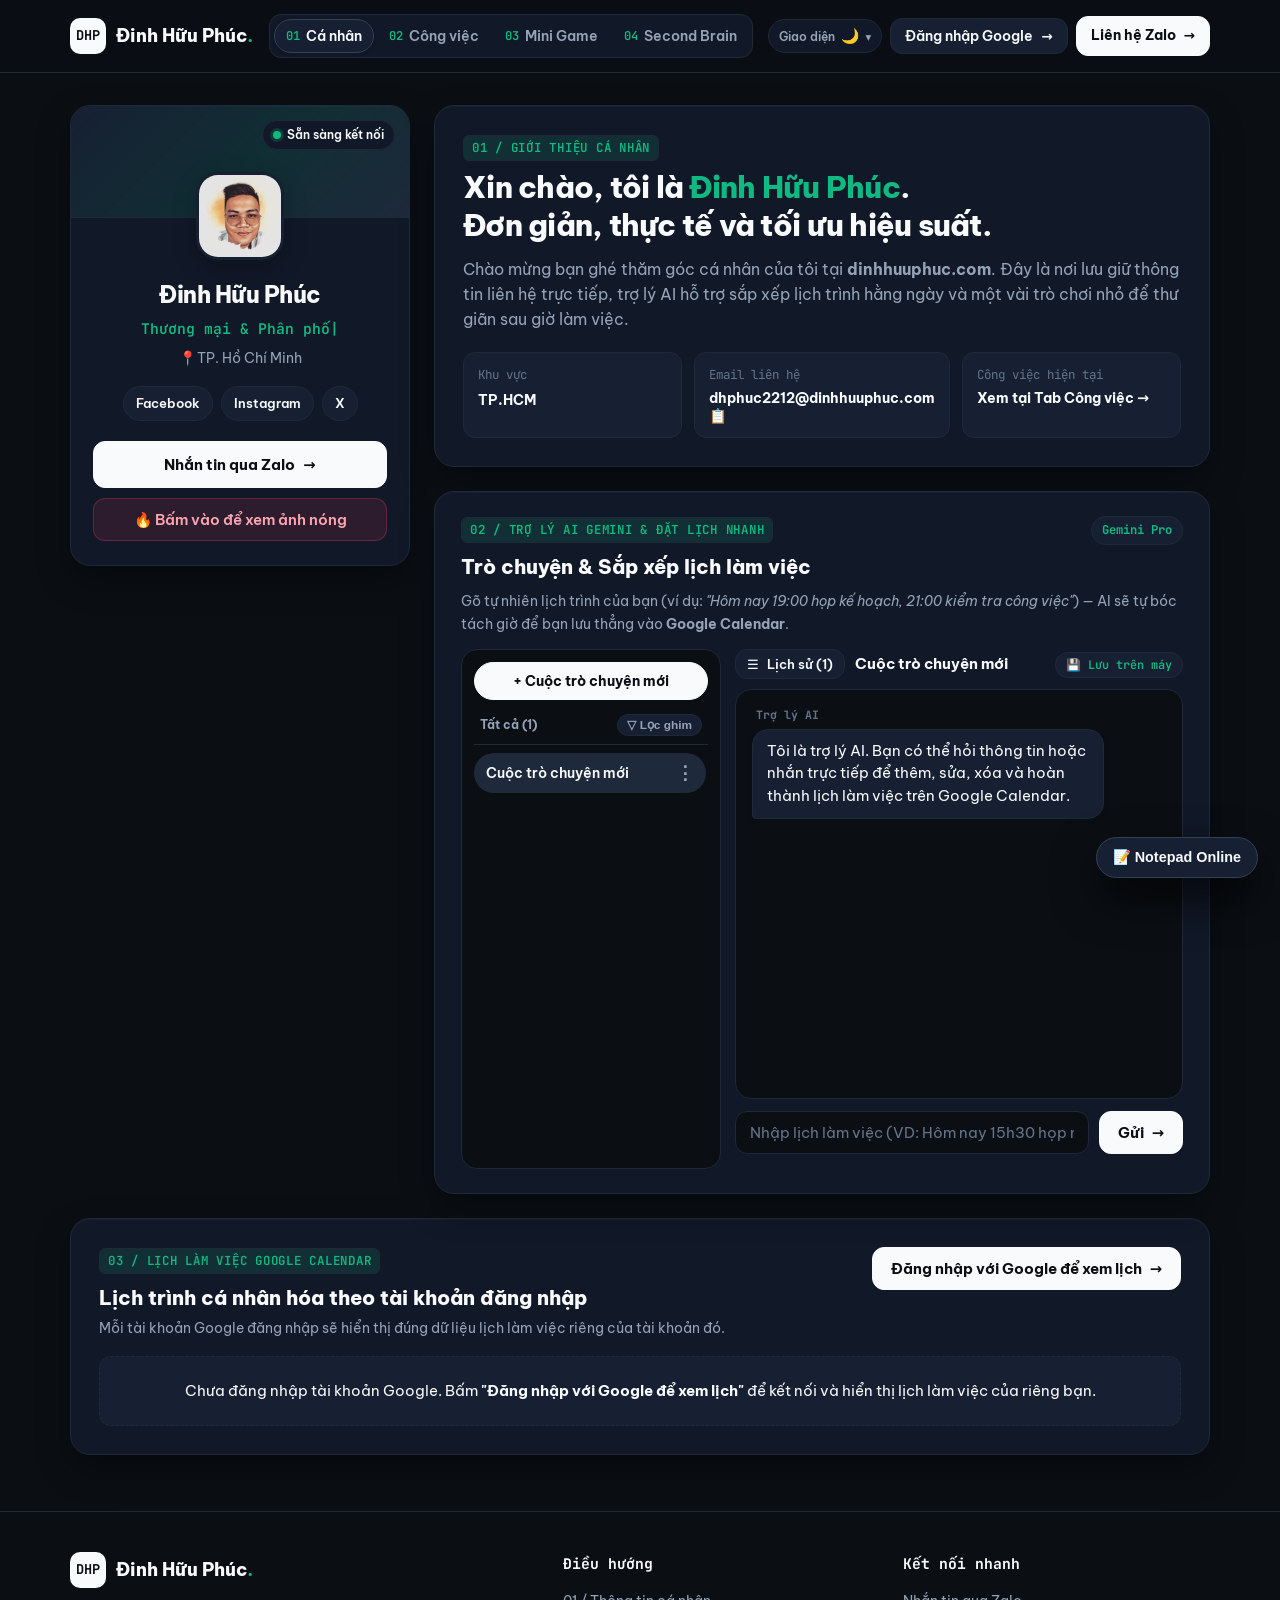
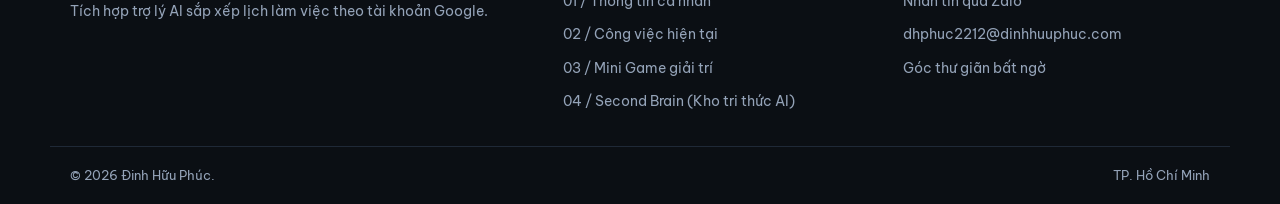
==== commit e150964d: "Update index.html" ====
--- a/index.html
+++ b/index.html
@@ -5,6 +5,11 @@
   <meta name="viewport" content="width=device-width, initial-scale=1.0, maximum-scale=1.0, user-scalable=no" />
   <title>Đinh Hữu Phúc — Profile</title>
   <meta name="description" content="Trang thông tin cá nhân của Đinh Hữu Phúc — Kết nối trực tiếp, trợ lý AI Gemini và tiện ích giải trí." />
+
+  <!-- Favicon: Dùng avatar hiện tại /assets/avatar.jpg -->
+  <link rel="icon" type="image/jpeg" sizes="32x32" href="/assets/avatar.jpg" />
+  <link rel="icon" type="image/jpeg" sizes="192x192" href="/assets/avatar.jpg" />
+  <link rel="apple-touch-icon" href="/assets/avatar.jpg" />
 
   <script>
     (function () {
@@ -68,8 +73,8 @@
             <span class="dhp-theme-caret">▾</span>
           </button>
           <div id="dhpThemeMenu" class="dhp-theme-menu hidden" role="listbox" aria-label="Giao diện">
+            <button type="button" class="dhp-theme-option" data-theme-value="day" role="option" aria-label="Day">☀️</button>
             <button type="button" class="dhp-theme-option" data-theme-value="night" role="option" aria-label="Night">🌙</button>
-            <button type="button" class="dhp-theme-option" data-theme-value="day" role="option" aria-label="Day">☀️</button>
           </div>
         </div>
 
--- a/css/dark-theme.css
+++ b/css/dark-theme.css
@@ -656,6 +656,12 @@
 
 .game-status-pill { color: var(--text-primary) !important; }
 
+.game-controls-right {
+  display: inline-flex;
+  align-items: center;
+  gap: 8px;
+}
+
 .caro-board,
 .sudoku-grid {
   background: var(--bg-surface) !important;
@@ -684,6 +690,116 @@
 
 .sudoku-cell.border-right-thick { border-right: 2px solid var(--border-hover) !important; }
 .sudoku-cell.border-bottom-thick { border-bottom: 2px solid var(--border-hover) !important; }
+
+/* CHESS 8x8 BOARD & VECTOR PIECES */
+.chess-board-wrap {
+  display: flex !important;
+  justify-content: center !important;
+  padding: 16px 0 8px !important;
+}
+
+.chess-board {
+  display: grid !important;
+  grid-template-columns: repeat(8, minmax(38px, 66px)) !important;
+  grid-template-rows: repeat(8, minmax(38px, 66px)) !important;
+  border: 2px solid var(--border-hover) !important;
+  border-radius: 14px !important;
+  overflow: hidden !important;
+  box-shadow: var(--card-shadow) !important;
+  background: var(--bg-surface) !important;
+}
+
+.chess-cell {
+  position: relative !important;
+  width: 100% !important;
+  height: 100% !important;
+  border: none !important;
+  border-radius: 0 !important;
+  padding: 6px !important;
+  display: flex !important;
+  align-items: center !important;
+  justify-content: center !important;
+  cursor: pointer !important;
+  transition: transform 0.14s ease, filter 0.14s ease, box-shadow 0.14s ease !important;
+}
+
+html[data-theme="night"] .chess-cell.light {
+  background: #cbd5e1 !important;
+}
+
+html[data-theme="night"] .chess-cell.dark {
+  background: #334155 !important;
+}
+
+html[data-theme="day"] .chess-cell.light {
+  background: #f7f5f0 !important;
+}
+
+html[data-theme="day"] .chess-cell.dark {
+  background: #dfd8c8 !important;
+}
+
+.chess-cell:hover {
+  filter: brightness(1.06) !important;
+}
+
+.chess-piece-svg {
+  width: 86%;
+  height: 86%;
+  display: block;
+  transition: transform 0.16s ease;
+}
+
+.chess-cell:hover .chess-piece-svg {
+  transform: scale(1.06);
+}
+
+html[data-theme="night"] .chess-cell.is-white-piece .chess-piece-svg {
+  filter: drop-shadow(0 1.5px 2px rgba(15, 23, 42, 0.35));
+}
+
+html[data-theme="night"] .chess-cell.is-black-piece .chess-piece-svg {
+  filter: drop-shadow(0 0 2px rgba(248, 250, 252, 0.45)) drop-shadow(0 1.5px 2px rgba(0, 0, 0, 0.55));
+}
+
+html[data-theme="day"] .chess-cell.is-white-piece .chess-piece-svg,
+html[data-theme="day"] .chess-cell.is-black-piece .chess-piece-svg {
+  filter: drop-shadow(0 1.5px 2px rgba(15, 23, 42, 0.2));
+}
+
+.chess-cell.selected {
+  outline: 2px solid var(--accent) !important;
+  outline-offset: -2px !important;
+  background: var(--accent-soft) !important;
+}
+
+.chess-cell.selected .chess-piece-svg {
+  transform: scale(1.1);
+}
+
+.chess-cell.last-move {
+  box-shadow: inset 0 0 0 2px var(--sky-accent) !important;
+}
+
+.chess-cell.in-check {
+  background: rgba(244, 63, 94, 0.28) !important;
+  box-shadow: inset 0 0 0 2px #f43f5e !important;
+}
+
+.chess-cell.can-move::after {
+  content: "";
+  position: absolute;
+  width: 13px;
+  height: 13px;
+  border-radius: 50%;
+  background: var(--accent);
+  opacity: 0.78;
+  pointer-events: none;
+}
+
+.chess-cell.can-capture {
+  box-shadow: inset 0 0 0 3px #f43f5e !important;
+}
 
 /* FOOTER & TOAST */
 .site-footer {
@@ -1270,4 +1386,13 @@
     aspect-ratio: 1 / 1;
     font-size: 0.78rem !important;
   }
-}
+
+  .chess-board {
+    grid-template-columns: repeat(8, minmax(34px, 11.2vw)) !important;
+    grid-template-rows: repeat(8, minmax(34px, 11.2vw)) !important;
+  }
+
+  .chess-cell {
+    padding: 4px !important;
+  }
+}
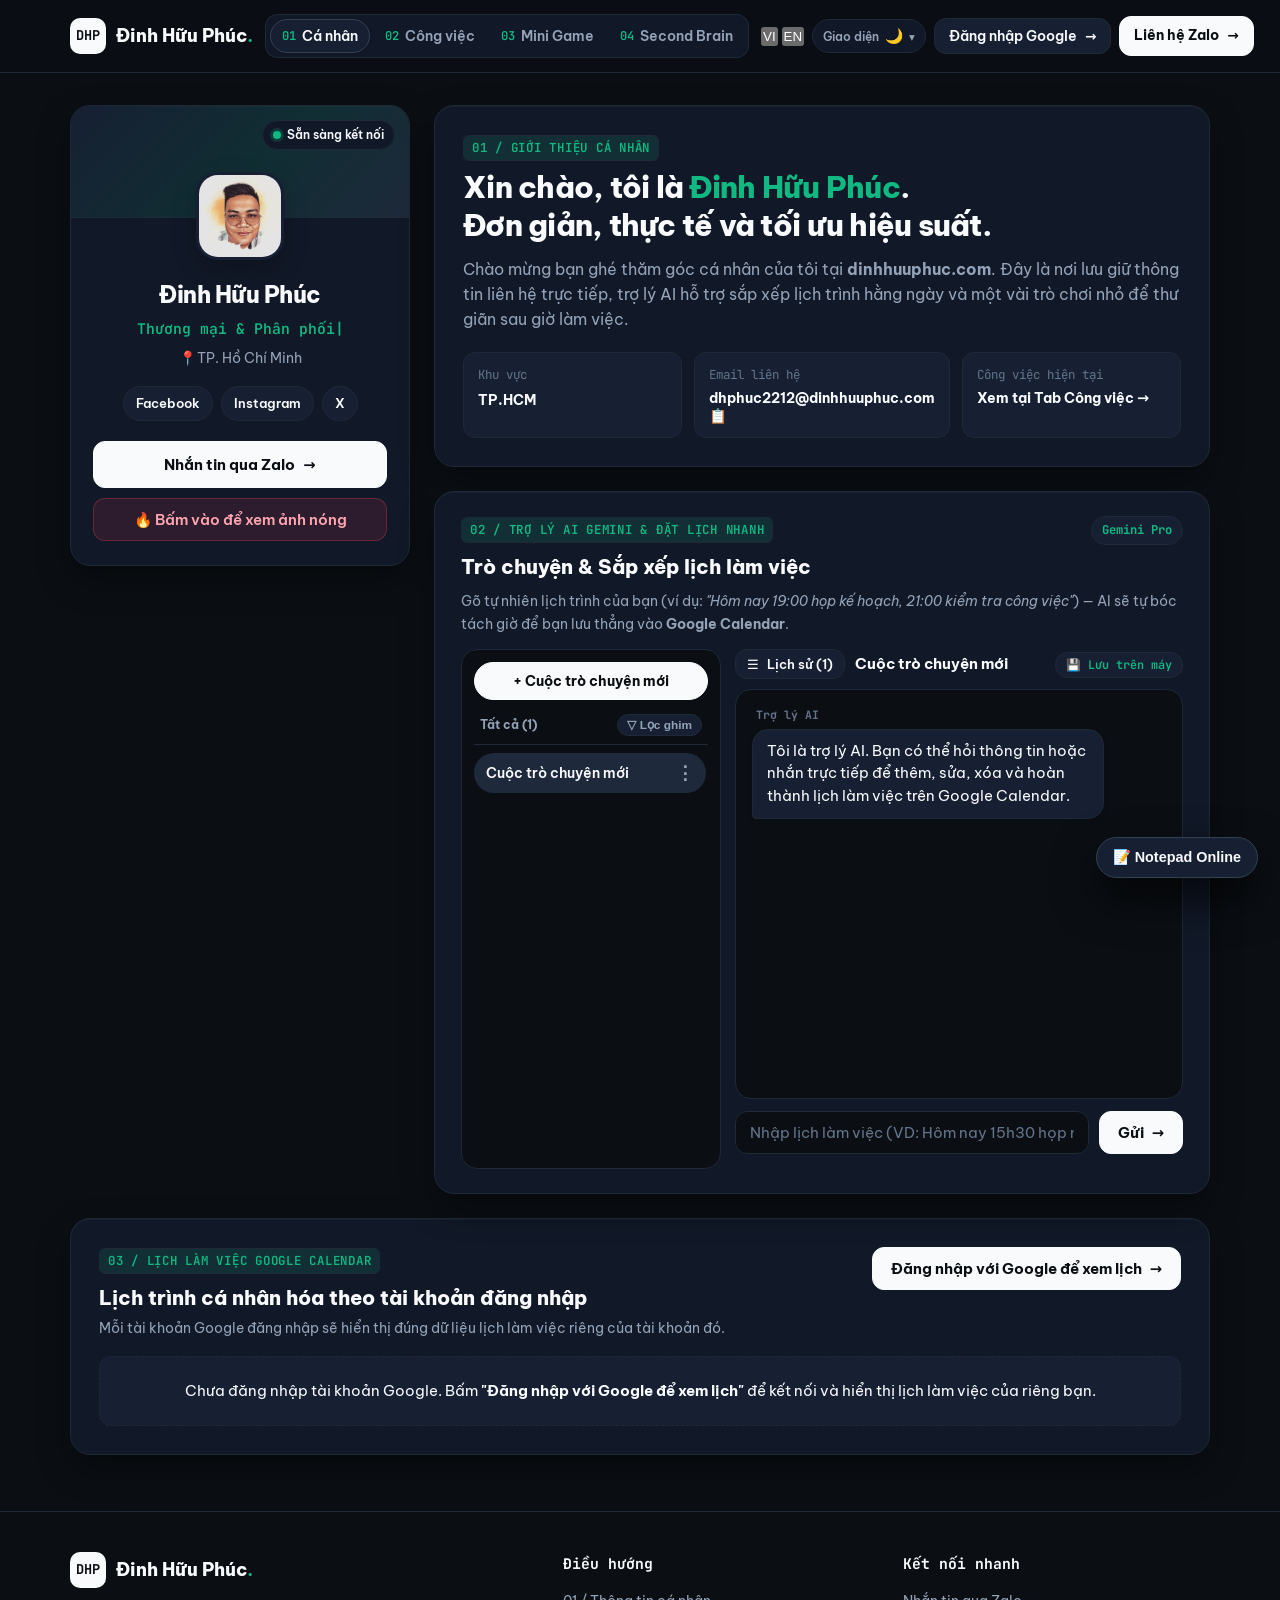
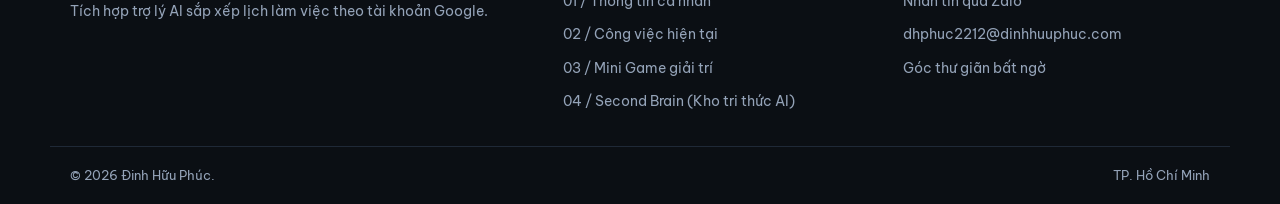
==== commit 28811eb1: "Update index.html" ====
--- a/index.html
+++ b/index.html
@@ -66,6 +66,12 @@
       </nav>
 
       <div class="header-actions">
+        <!-- Chuyển đổi ngôn ngữ VI / EN qua bộ từ điển tập trung js/i18n-dict.js -->
+        <div class="dhp-lang-switch" id="dhpLangSwitch" role="group" aria-label="Ngôn ngữ">
+          <button type="button" class="lang-btn active" data-lang-value="vi">VI</button>
+          <button type="button" class="lang-btn" data-lang-value="en">EN</button>
+        </div>
+
         <div class="dhp-theme-menu-wrap" id="dhpThemeMenuWrap">
           <button type="button" id="dhpThemeTrigger" class="dhp-theme-trigger" aria-expanded="false" aria-haspopup="listbox" title="Giao diện">
             <span class="dhp-theme-prefix">Giao diện</span>
@@ -179,6 +185,9 @@
   <script src="/js/chess.js"></script>
   <script src="/js/snake.js"></script>
   <script src="/js/sudoku.js"></script>
+
+  <!-- Bộ dịch tập trung (sửa mọi câu dịch tại 1 file duy nhất) & Điều phối chính -->
+  <script src="/js/i18n-dict.js"></script>
   <script src="/js/app.js"></script>
   <script src="/js/notepad.js"></script>
 </body>
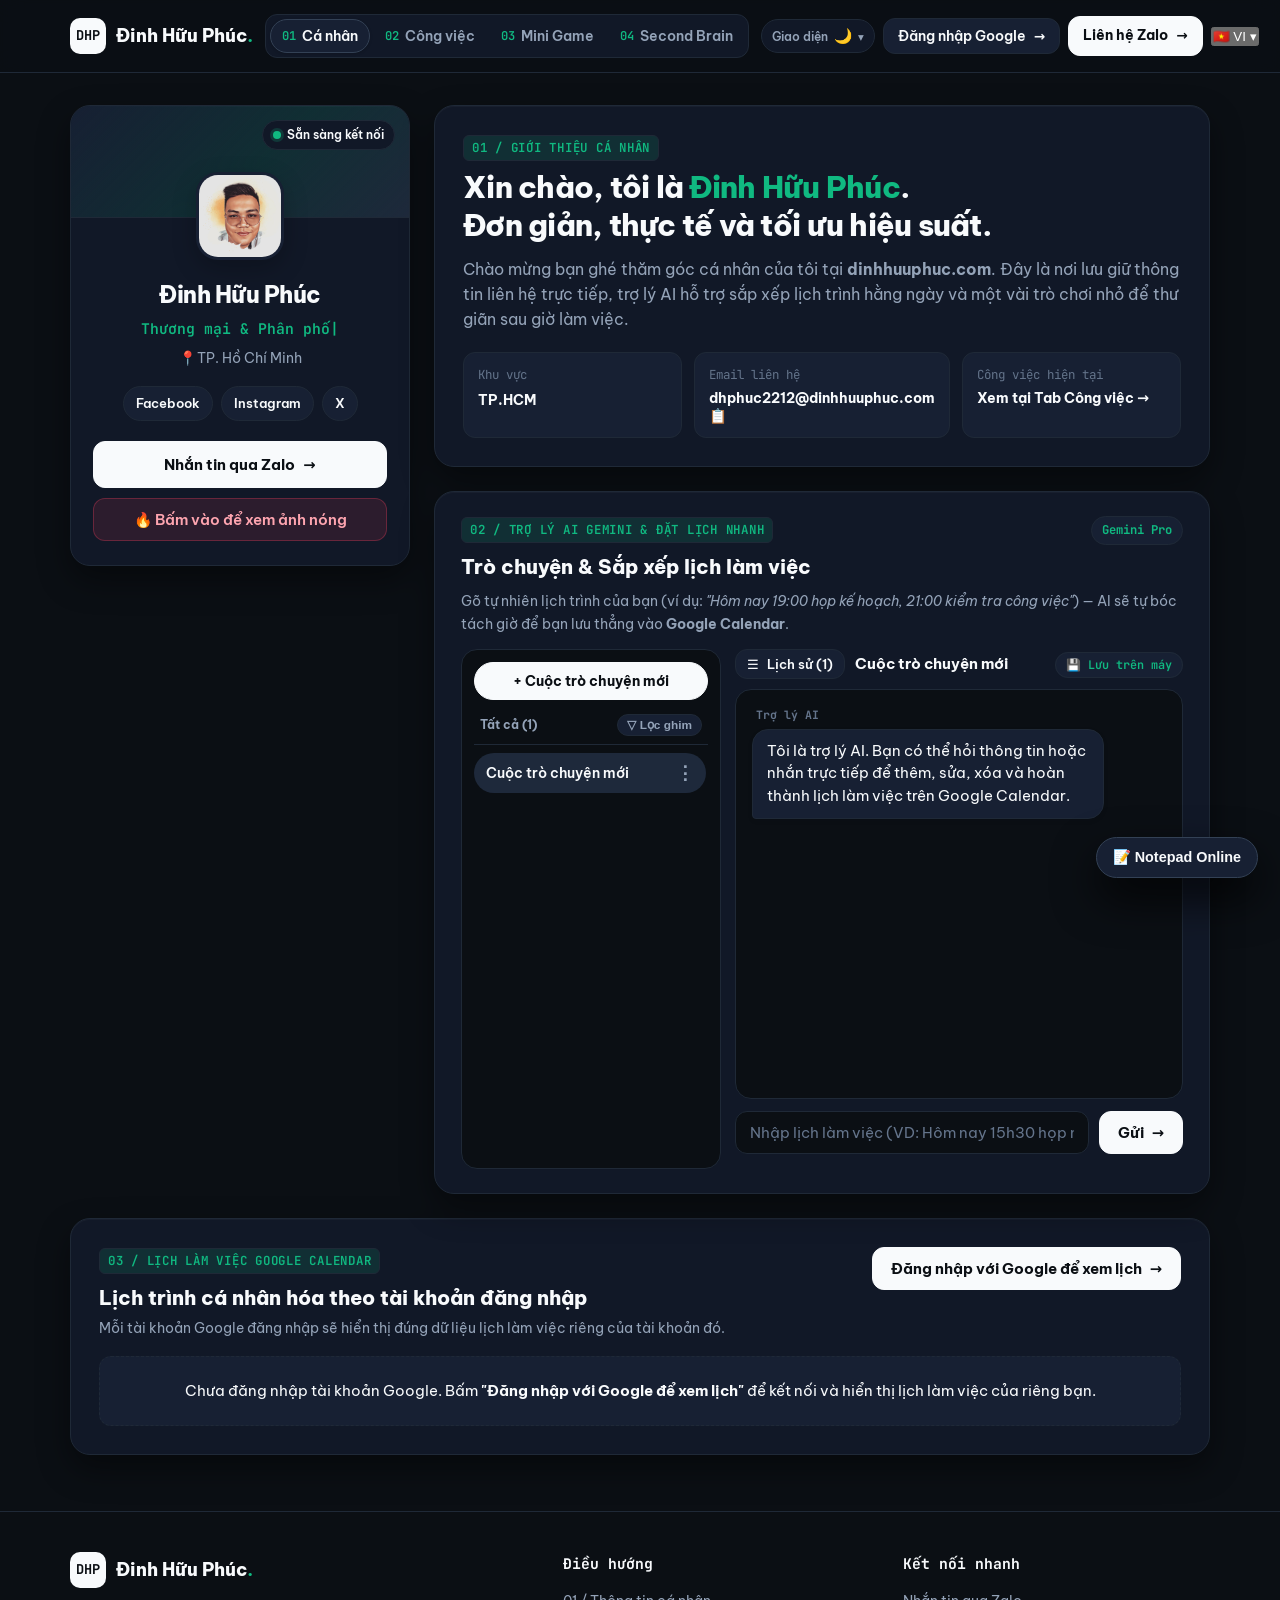
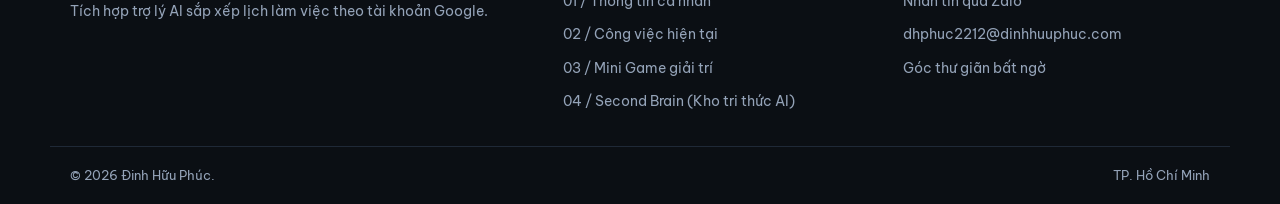
==== commit 81a27296: "Update index.html" ====
--- a/index.html
+++ b/index.html
@@ -66,12 +66,6 @@
       </nav>
 
       <div class="header-actions">
-        <!-- Chuyển đổi ngôn ngữ VI / EN qua bộ từ điển tập trung js/i18n-dict.js -->
-        <div class="dhp-lang-switch" id="dhpLangSwitch" role="group" aria-label="Ngôn ngữ">
-          <button type="button" class="lang-btn active" data-lang-value="vi">VI</button>
-          <button type="button" class="lang-btn" data-lang-value="en">EN</button>
-        </div>
-
         <div class="dhp-theme-menu-wrap" id="dhpThemeMenuWrap">
           <button type="button" id="dhpThemeTrigger" class="dhp-theme-trigger" aria-expanded="false" aria-haspopup="listbox" title="Giao diện">
             <span class="dhp-theme-prefix">Giao diện</span>
@@ -95,6 +89,25 @@
           <span>Liên hệ Zalo</span>
           <span class="arrow">→</span>
         </a>
+
+        <!-- Menu thả xuống chọn ngôn ngữ VI / EN đặt ngoài cùng bên phải -->
+        <div class="dhp-lang-menu-wrap" id="dhpLangMenuWrap">
+          <button type="button" id="dhpLangTrigger" class="dhp-lang-trigger" aria-expanded="false" aria-haspopup="listbox" title="Ngôn ngữ / Language">
+            <span id="dhpLangCurrentFlag" class="dhp-lang-flag" aria-hidden="true">🇻🇳</span>
+            <span id="dhpLangCurrentCode" class="dhp-lang-code">VI</span>
+            <span class="dhp-lang-caret">▾</span>
+          </button>
+          <div id="dhpLangMenu" class="dhp-lang-menu hidden" role="listbox" aria-label="Chọn ngôn ngữ">
+            <button type="button" class="dhp-lang-option is-active active" data-lang-value="vi" role="option" aria-selected="true">
+              <span class="dhp-lang-flag" aria-hidden="true">🇻🇳</span>
+              <span>VI</span>
+            </button>
+            <button type="button" class="dhp-lang-option" data-lang-value="en" role="option" aria-selected="false">
+              <span class="dhp-lang-flag" aria-hidden="true">🇬🇧</span>
+              <span>EN</span>
+            </button>
+          </div>
+        </div>
       </div>
     </div>
   </header>
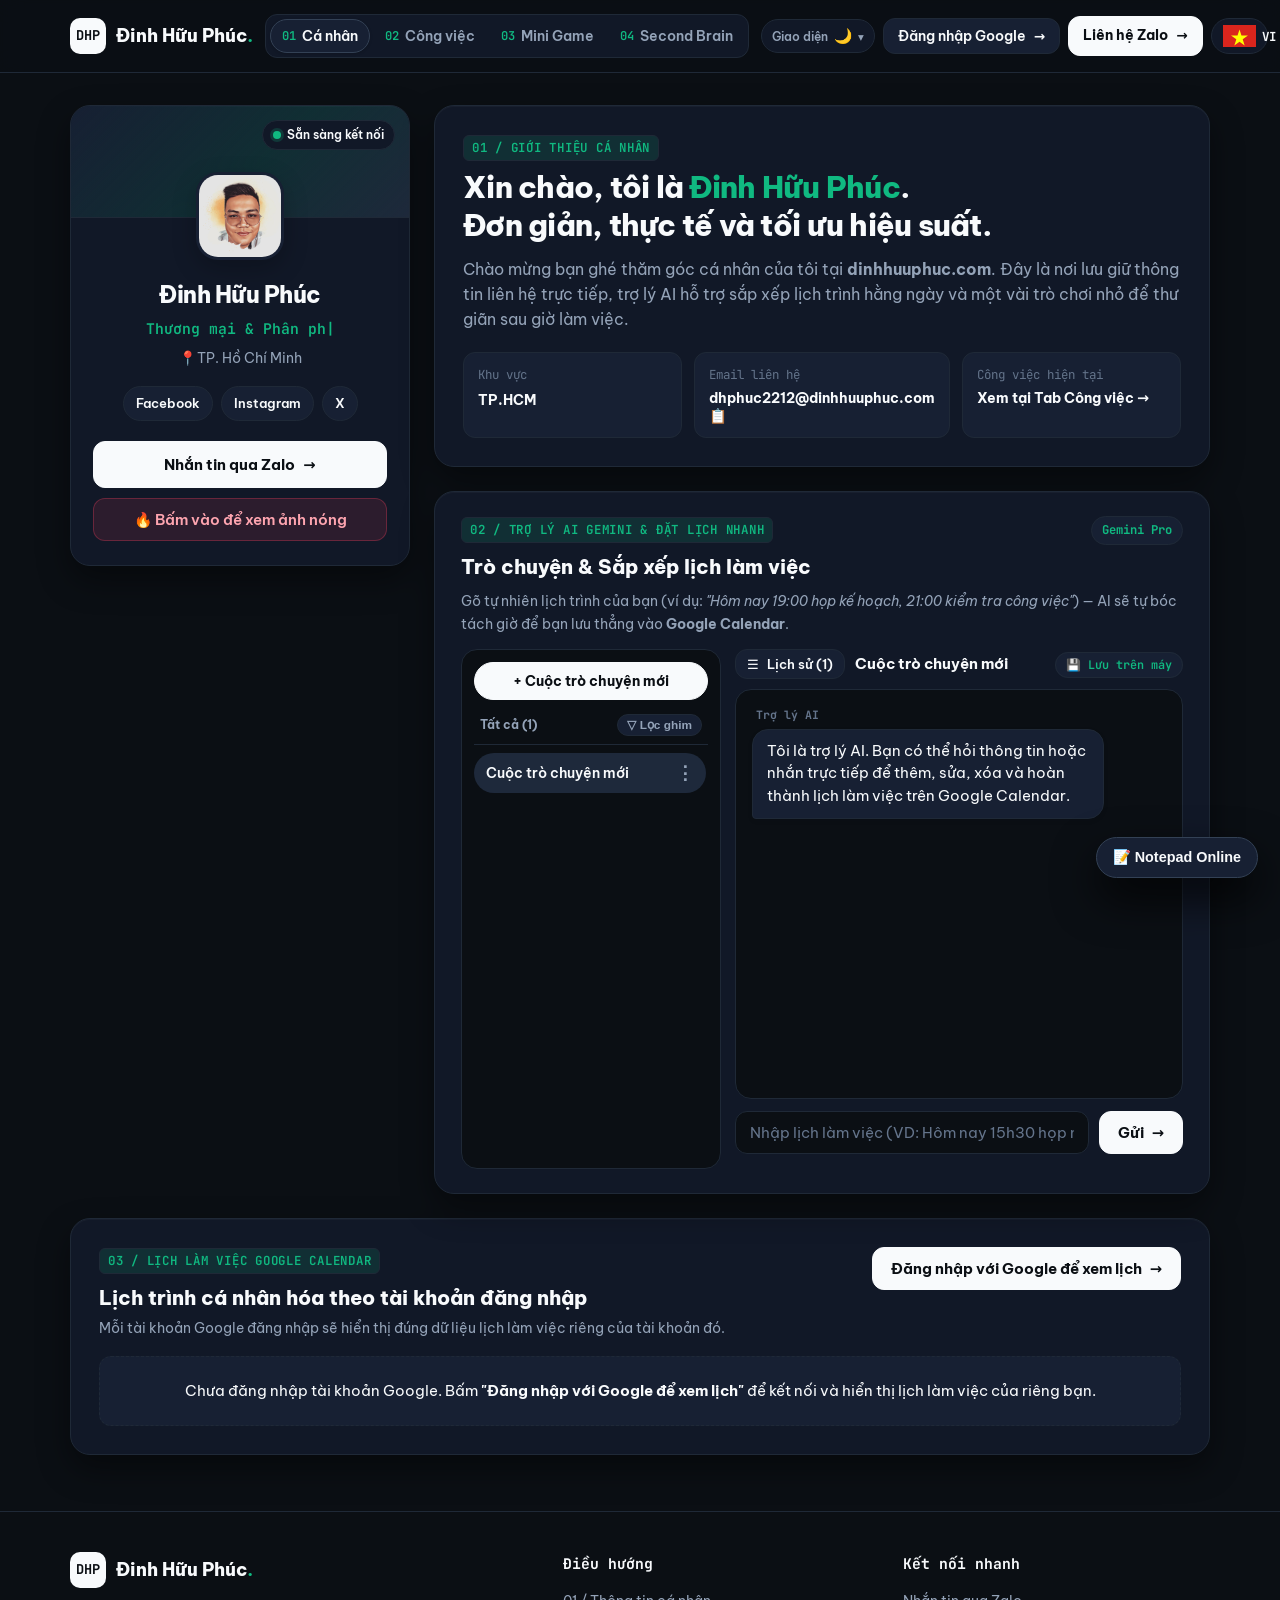
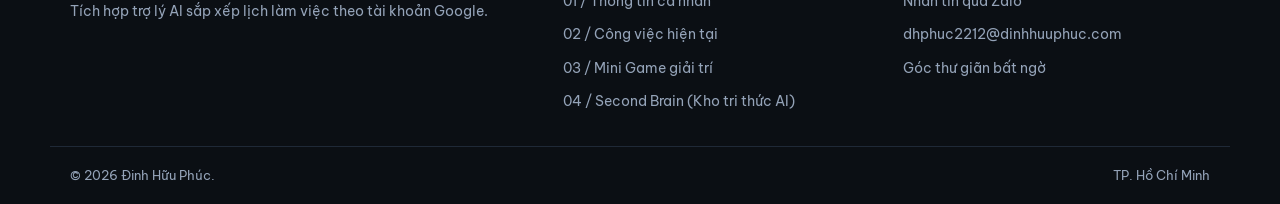
==== commit 10839ee6: "Update index.html" ====
--- a/index.html
+++ b/index.html
@@ -93,17 +93,17 @@
         <!-- Menu thả xuống chọn ngôn ngữ VI / EN đặt ngoài cùng bên phải -->
         <div class="dhp-lang-menu-wrap" id="dhpLangMenuWrap">
           <button type="button" id="dhpLangTrigger" class="dhp-lang-trigger" aria-expanded="false" aria-haspopup="listbox" title="Ngôn ngữ / Language">
-            <span id="dhpLangCurrentFlag" class="dhp-lang-flag" aria-hidden="true">🇻🇳</span>
+            <img id="dhpLangCurrentFlag" class="dhp-lang-flag-img" src="data:image/svg+xml,%3Csvg xmlns='http://www.w3.org/2000/svg' viewBox='0 0 30 20'%3E%3Crect width='30' height='20' fill='%23da251d'/%3E%3Cpolygon points='15,4 16.8,9.6 22.7,9.6 17.9,13 19.7,18.6 15,15.2 10.3,18.6 12.1,13 7.3,9.6 13.2,9.6' fill='%23ff0'/%3E%3C/svg%3E" alt="VI" />
             <span id="dhpLangCurrentCode" class="dhp-lang-code">VI</span>
             <span class="dhp-lang-caret">▾</span>
           </button>
           <div id="dhpLangMenu" class="dhp-lang-menu hidden" role="listbox" aria-label="Chọn ngôn ngữ">
             <button type="button" class="dhp-lang-option is-active active" data-lang-value="vi" role="option" aria-selected="true">
-              <span class="dhp-lang-flag" aria-hidden="true">🇻🇳</span>
+              <img class="dhp-lang-flag-img" src="data:image/svg+xml,%3Csvg xmlns='http://www.w3.org/2000/svg' viewBox='0 0 30 20'%3E%3Crect width='30' height='20' fill='%23da251d'/%3E%3Cpolygon points='15,4 16.8,9.6 22.7,9.6 17.9,13 19.7,18.6 15,15.2 10.3,18.6 12.1,13 7.3,9.6 13.2,9.6' fill='%23ff0'/%3E%3C/svg%3E" alt="VI" />
               <span>VI</span>
             </button>
             <button type="button" class="dhp-lang-option" data-lang-value="en" role="option" aria-selected="false">
-              <span class="dhp-lang-flag" aria-hidden="true">🇬🇧</span>
+              <img class="dhp-lang-flag-img" src="data:image/svg+xml,%3Csvg xmlns='http://www.w3.org/2000/svg' viewBox='0 0 60 30'%3E%3Crect width='60' height='30' fill='%23012169'/%3E%3Cpath d='M0,0 L60,30 M60,0 L0,30' stroke='%23fff' stroke-width='6'/%3E%3Cpath d='M0,0 L60,30 M60,0 L0,30' stroke='%23c8102e' stroke-width='3'/%3E%3Cpath d='M30,0 V30 M0,15 H60' stroke='%23fff' stroke-width='10'/%3E%3Cpath d='M30,0 V30 M0,15 H60' stroke='%23c8102e' stroke-width='6'/%3E%3C/svg%3E" alt="EN" />
               <span>EN</span>
             </button>
           </div>
--- a/css/dark-theme.css
+++ b/css/dark-theme.css
@@ -206,6 +206,95 @@
   background: var(--accent-soft);
 }
 
+/* LANGUAGE DROPDOWN (OUTER RIGHT) */
+.dhp-lang-menu-wrap {
+  position: relative;
+  display: inline-flex;
+  align-items: center;
+  flex-shrink: 0;
+}
+
+.dhp-lang-trigger {
+  display: inline-flex;
+  align-items: center;
+  gap: 6px;
+  height: 36px;
+  padding: 0 11px;
+  border-radius: 999px;
+  background: var(--bg-surface);
+  border: 1px solid var(--border-color);
+  color: var(--text-primary);
+  font-family: "JetBrains Mono", monospace;
+  font-size: 0.78rem;
+  font-weight: 700;
+  cursor: pointer;
+  transition: border-color 0.18s ease, background-color 0.18s ease;
+}
+
+.dhp-lang-trigger:hover,
+.dhp-lang-trigger[aria-expanded="true"] {
+  border-color: var(--accent);
+  background: var(--bg-elevated);
+}
+
+.dhp-lang-flag {
+  font-size: 0.96rem;
+  line-height: 1;
+}
+
+.dhp-lang-caret {
+  font-size: 0.72rem;
+  color: var(--text-secondary);
+}
+
+.dhp-lang-menu {
+  position: absolute;
+  top: calc(100% + 6px);
+  right: 0;
+  min-width: 92px;
+  padding: 4px;
+  border-radius: 12px;
+  background: var(--bg-surface);
+  border: 1px solid var(--border-hover);
+  box-shadow: var(--dropdown-shadow);
+  z-index: 1120;
+  display: flex;
+  flex-direction: column;
+  gap: 2px;
+}
+
+.dhp-lang-menu.hidden {
+  display: none !important;
+}
+
+.dhp-lang-option {
+  width: 100%;
+  height: 34px;
+  padding: 0 10px;
+  border: none;
+  border-radius: 9px;
+  background: transparent;
+  color: var(--text-primary);
+  font-family: "JetBrains Mono", monospace;
+  font-size: 0.8rem;
+  font-weight: 700;
+  display: inline-flex;
+  align-items: center;
+  justify-content: flex-start;
+  gap: 8px;
+  cursor: pointer;
+  transition: background-color 0.15s ease;
+}
+
+.dhp-lang-option:hover {
+  background: var(--bg-subtle);
+}
+
+.dhp-lang-option.is-active {
+  background: var(--accent-soft);
+  color: var(--accent);
+}
+
 /* CARDS */
 .card,
 .profile-card,
@@ -1063,6 +1152,7 @@
   }
 
   .dhp-theme-menu-wrap,
+  .dhp-lang-menu-wrap,
   .dhp-user-menu-wrap,
   .site-header .header-actions .status-pill,
   .site-header .header-actions > a[href*="zalo.me"] {
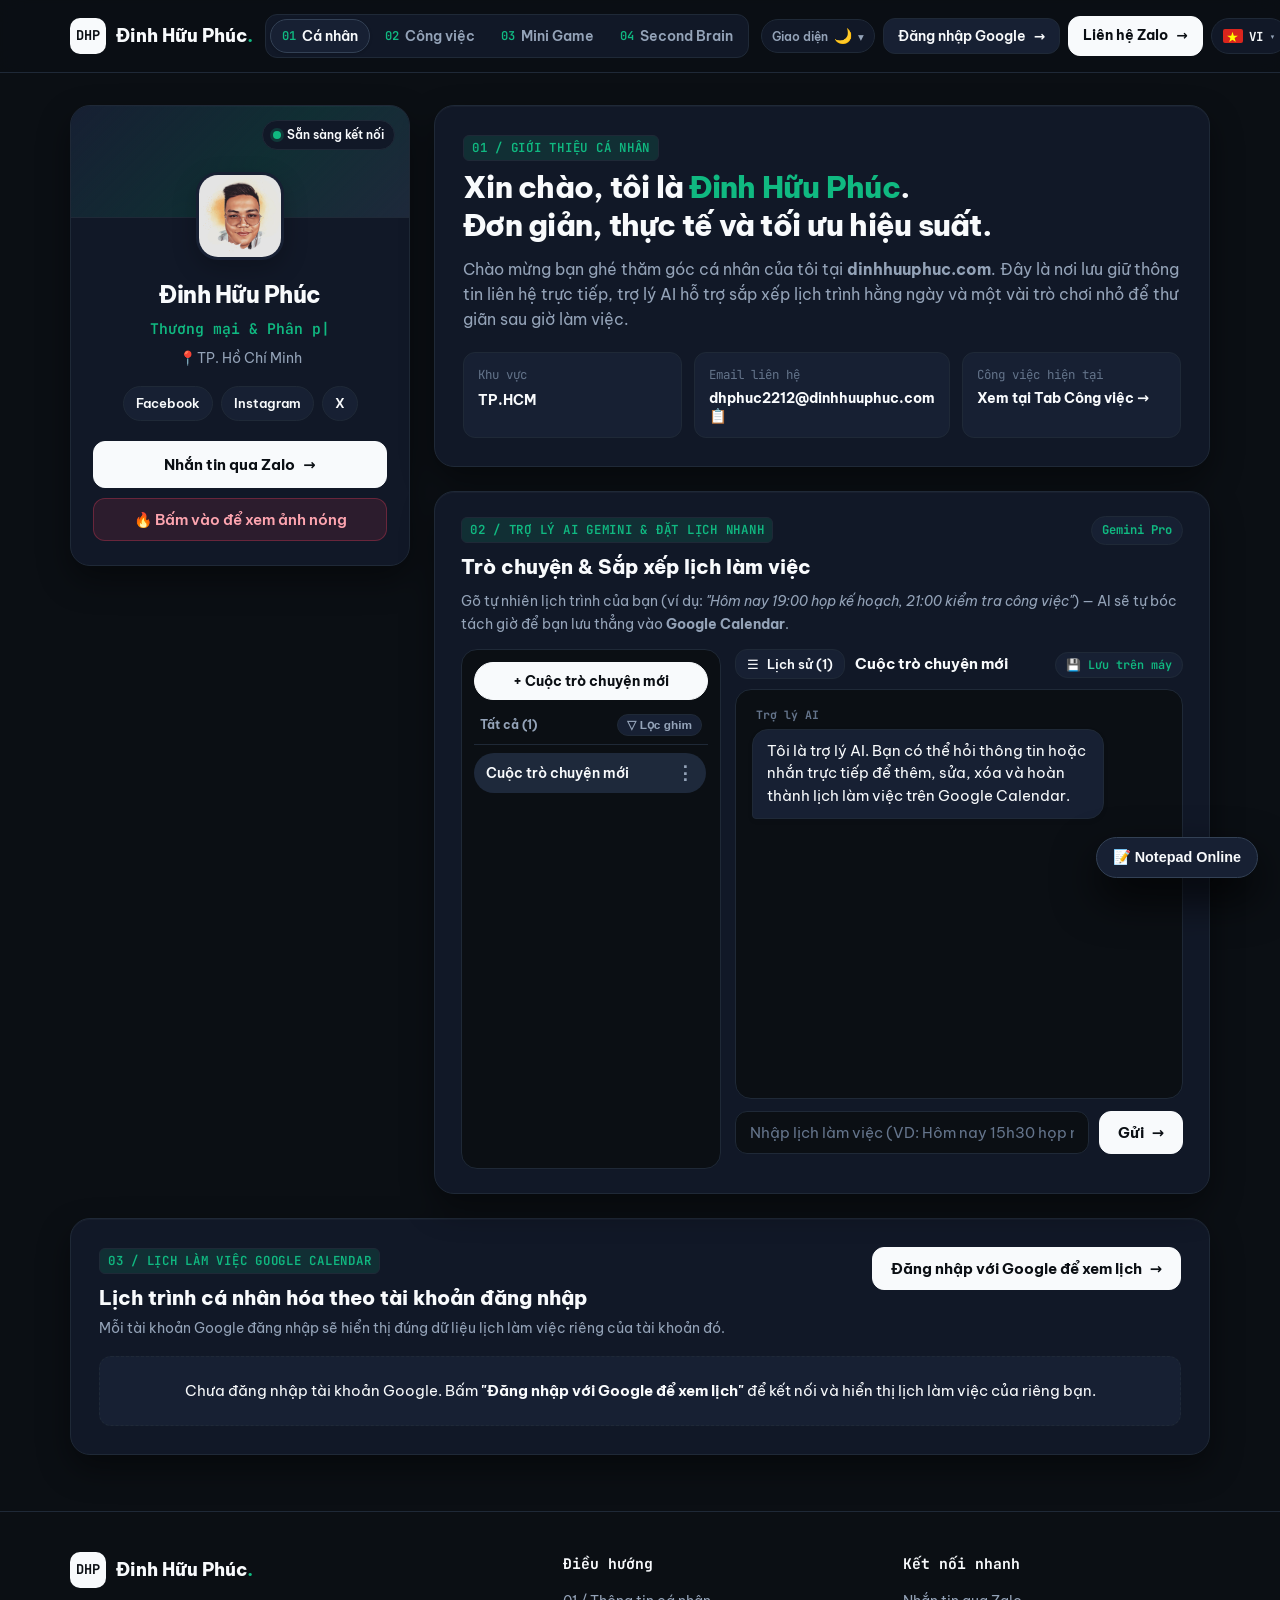
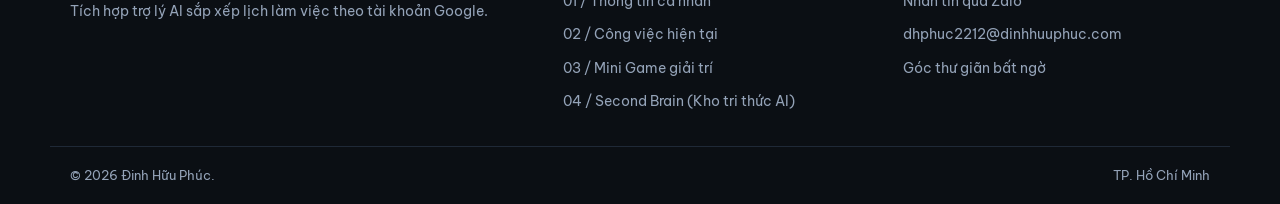
==== commit 714725f8: "Update index.html" ====
--- a/index.html
+++ b/index.html
@@ -37,7 +37,7 @@
   <link rel="stylesheet" href="/css/snake.css" />
   <link rel="stylesheet" href="/css/sudoku.css" />
   <link rel="stylesheet" href="/css/notepad.css" />
-  <link rel="stylesheet" href="/css/dark-theme.css?v=7" />
+  <link rel="stylesheet" href="/css/dark-theme.css?v=8" />
 </head>
 <body>
   <div id="scrollProgress" class="scroll-progress"></div>
--- a/css/dark-theme.css
+++ b/css/dark-theme.css
@@ -242,6 +242,22 @@
   line-height: 1;
 }
 
+#dhpLangMenuWrap .dhp-lang-flag-img,
+#dhpLangMenu .dhp-lang-option .dhp-lang-flag-img,
+.dhp-lang-trigger > img.dhp-lang-flag-img,
+.dhp-lang-option > img.dhp-lang-flag-img {
+  width: 20px !important;
+  height: 14px !important;
+  min-width: 20px !important;
+  min-height: 14px !important;
+  max-width: 20px !important;
+  max-height: 14px !important;
+  object-fit: cover !important;
+  border-radius: 2px !important;
+  display: inline-block !important;
+  flex: 0 0 20px !important;
+}
+
 .dhp-lang-caret {
   font-size: 0.72rem;
   color: var(--text-secondary);
@@ -251,7 +267,7 @@
   position: absolute;
   top: calc(100% + 6px);
   right: 0;
-  min-width: 92px;
+  min-width: 96px;
   padding: 4px;
   border-radius: 12px;
   background: var(--bg-surface);
@@ -267,21 +283,22 @@
   display: none !important;
 }
 
+#dhpLangMenu .dhp-lang-option,
 .dhp-lang-option {
-  width: 100%;
-  height: 34px;
-  padding: 0 10px;
-  border: none;
-  border-radius: 9px;
+  width: 100% !important;
+  height: 34px !important;
+  padding: 0 10px !important;
+  border: none !important;
+  border-radius: 9px !important;
   background: transparent;
   color: var(--text-primary);
   font-family: "JetBrains Mono", monospace;
   font-size: 0.8rem;
   font-weight: 700;
-  display: inline-flex;
-  align-items: center;
-  justify-content: flex-start;
-  gap: 8px;
+  display: inline-flex !important;
+  align-items: center !important;
+  justify-content: flex-start !important;
+  gap: 8px !important;
   cursor: pointer;
   transition: background-color 0.15s ease;
 }
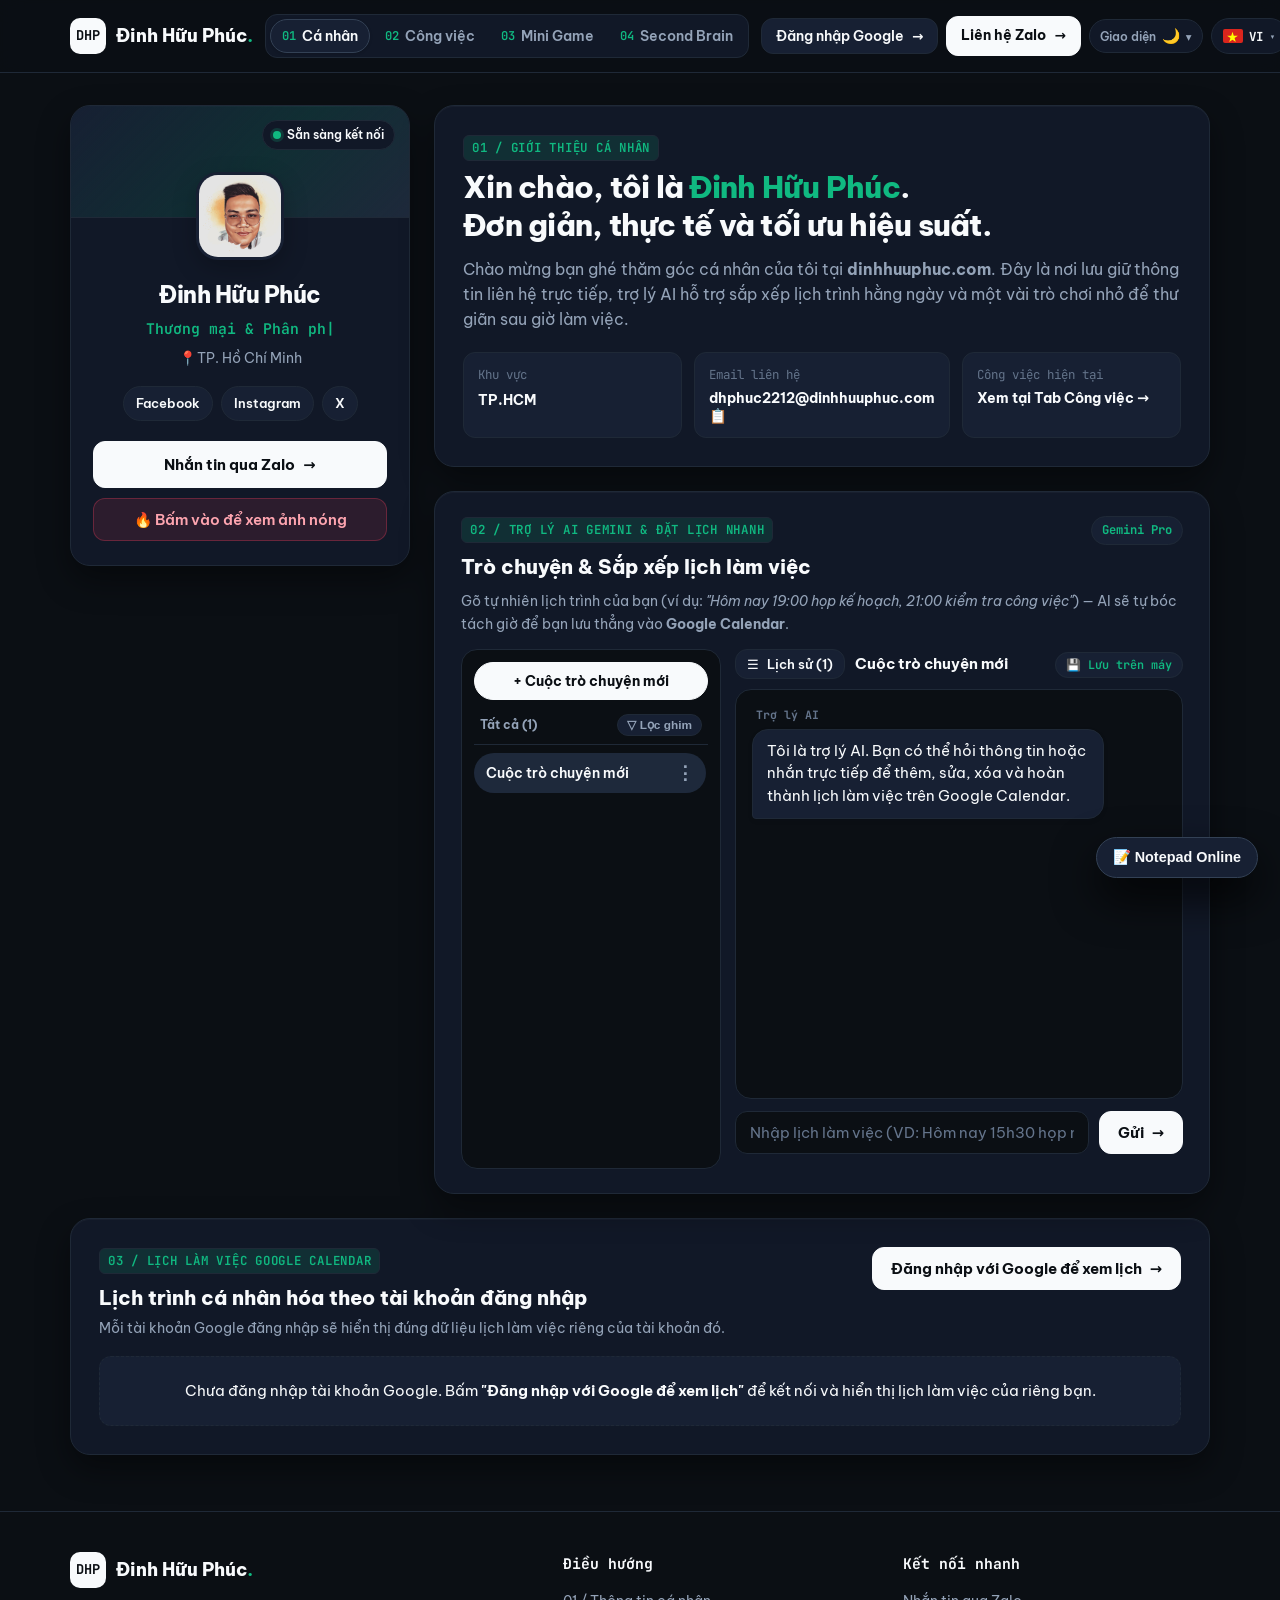
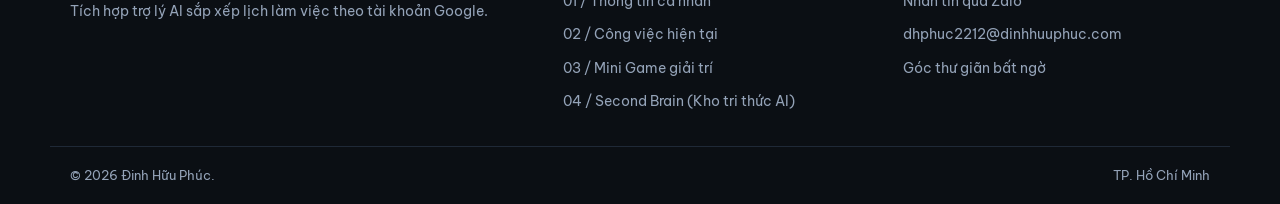
==== commit 7d068a51: "Update index.html" ====
--- a/index.html
+++ b/index.html
@@ -37,7 +37,7 @@
   <link rel="stylesheet" href="/css/snake.css" />
   <link rel="stylesheet" href="/css/sudoku.css" />
   <link rel="stylesheet" href="/css/notepad.css" />
-  <link rel="stylesheet" href="/css/dark-theme.css?v=8" />
+  <link rel="stylesheet" href="/css/dark-theme.css?v=9" />
 </head>
 <body>
   <div id="scrollProgress" class="scroll-progress"></div>
@@ -66,6 +66,19 @@
       </nav>
 
       <div class="header-actions">
+        <div id="headerAuthArea" class="header-auth">
+          <button type="button" id="googleLoginHeaderBtn" class="btn btn-outline btn-sm hover-arrow">
+            <span>Đăng nhập Google</span>
+            <span class="arrow">→</span>
+          </button>
+        </div>
+
+        <a href="https://zalo.me/0983533945" target="_blank" rel="noopener noreferrer" class="btn btn-primary btn-sm hover-arrow">
+          <span>Liên hệ Zalo</span>
+          <span class="arrow">→</span>
+        </a>
+
+        <!-- Cụm Giao diện & Ngôn ngữ nằm cạnh nhau ở ngoài cùng bên phải -->
         <div class="dhp-theme-menu-wrap" id="dhpThemeMenuWrap">
           <button type="button" id="dhpThemeTrigger" class="dhp-theme-trigger" aria-expanded="false" aria-haspopup="listbox" title="Giao diện">
             <span class="dhp-theme-prefix">Giao diện</span>
@@ -78,19 +91,6 @@
           </div>
         </div>
 
-        <div id="headerAuthArea" class="header-auth">
-          <button type="button" id="googleLoginHeaderBtn" class="btn btn-outline btn-sm hover-arrow">
-            <span>Đăng nhập Google</span>
-            <span class="arrow">→</span>
-          </button>
-        </div>
-
-        <a href="https://zalo.me/0983533945" target="_blank" rel="noopener noreferrer" class="btn btn-primary btn-sm hover-arrow">
-          <span>Liên hệ Zalo</span>
-          <span class="arrow">→</span>
-        </a>
-
-        <!-- Menu thả xuống chọn ngôn ngữ VI / EN đặt ngoài cùng bên phải -->
         <div class="dhp-lang-menu-wrap" id="dhpLangMenuWrap">
           <button type="button" id="dhpLangTrigger" class="dhp-lang-trigger" aria-expanded="false" aria-haspopup="listbox" title="Ngôn ngữ / Language">
             <img id="dhpLangCurrentFlag" class="dhp-lang-flag-img" src="data:image/svg+xml,%3Csvg xmlns='http://www.w3.org/2000/svg' viewBox='0 0 30 20'%3E%3Crect width='30' height='20' fill='%23da251d'/%3E%3Cpolygon points='15,4 16.8,9.6 22.7,9.6 17.9,13 19.7,18.6 15,15.2 10.3,18.6 12.1,13 7.3,9.6 13.2,9.6' fill='%23ff0'/%3E%3C/svg%3E" alt="VI" />
